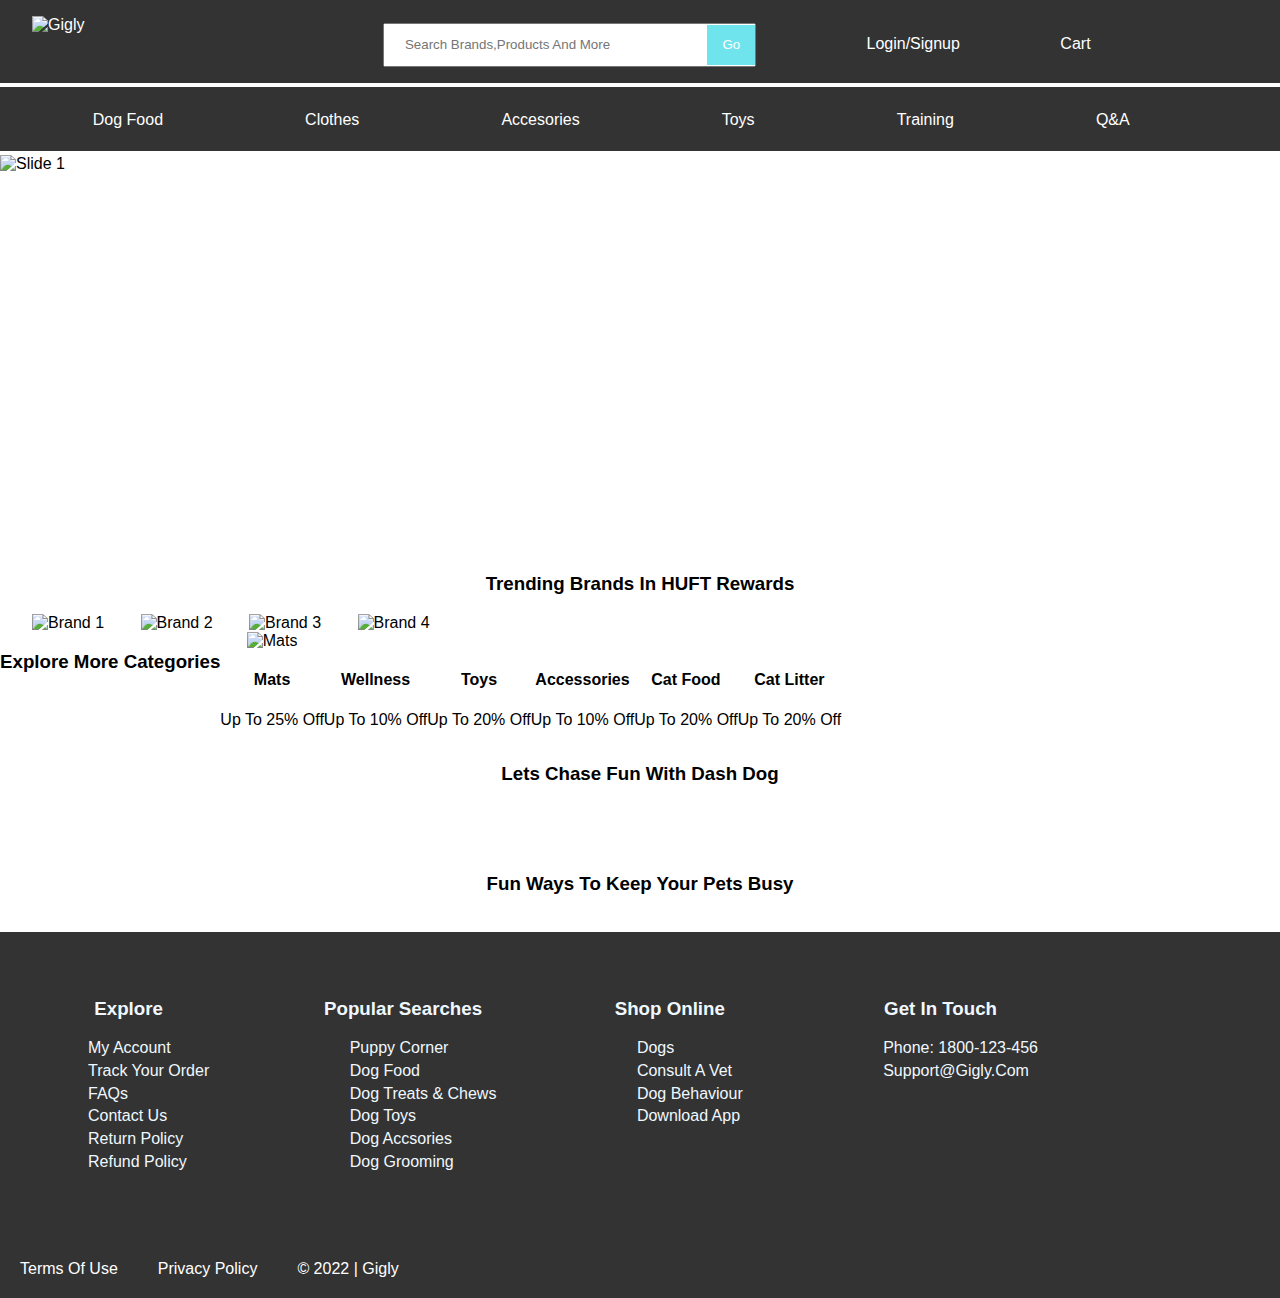
==== commerece.html @ f7b0f88e "Add files via upload" ====
<!DOCTYPE html>
<html lang="en">

<head>
  <meta charset="UTF-8" />
  <meta http-equiv="X-UA-Compatible" content="IE=edge" />
  <meta name="viewport" content="width=device-width, initial-scale=1.0" />
  <title>gigly| home</title>
  <link rel="stylesheet" href="commerece.css" />
  <link rel=”stylesheet” href=”https://fonts.googleapis.com/icon?vfamily=Material+Icons”>

</head>

<body>
  <nav>
    <div class="c1">
      <!-- <div id="logo">       -->
      <img id="logo" src="commerceimg/gigly_4.png" alt="gigly" width="20%">
      <!-- </div> -->
      <input type="text" name="search" id="search" placeholder="search brands,products and more">
      <!-- <span id="nav-search-submit-text" class="nav-search-submit-text nav-sprite nav-progressive-attribute" aria-label="Go"> -->
      <input id="search-button" type="submit" class="nav-input" value="Go" tabindex="0">
      <!-- </span> -->
      <div id="login">
        <input:login>login/signup</input:login>
      </div>
      <div id="cart"> cart
        <!-- <a href="cart.png" alt="cart"></a>
      <p>cart</p> -->
      </div>

    </div>
    </div>
  </nav>
  <nav class="nav2">
    <a href="">dog food</a>
    <a href="">clothes</a>
    <a href="">accesories</a>
    <a href="">toys</a>
    <a href="">training</a>
    <a href="">Q&A</a>
  </nav>


  <div class="slideshow">
    <div class="slide">
      <img src="commerceimg/Screenshot_1.png" alt="Slide 1" width="100%">
    </div>
    <div class="slide">
      <img src="commerceimg/Screenshot_2.png" alt="Slide 2" width="100%">
    </div>
    <div class="slide">
      <img src="commerceimg/Screenshot_3.png" alt="slide 3" width="100%">
    </div>
    <button class="prev" onclick="changeSlide(-1)">&#10094;</button>
    <button class="next" onclick="changeSlide(1)">&#10095;</button>
  </div>

  <div class="HPB_heading_outer">
    <h3>Trending Brands in HUFT Rewards</h3>
  </div>

  <!-- loop items -->
  <div class="brands">
    <div class="brand">
      <img src="commerceimg/Screenshot_15.png" alt="brand 1" height="300em" width="250">

    </div>

    <div class="brand">
      <img src="commerceimg/Screenshot_16.png" alt="brand 2" height="300em" width="250">
    </div>

    <div class="brand">
      <img src="commerceimg/Screenshot_17.png" alt="brand 3" height="300" width="250">

    </div>

    <div class="brand">
      <img src="commerceimg/xda8b5cp.png" alt="brand 4" height="300" width="250">

    </div>
  </div>

  <div class="offer_bar">
    <div class="offer_bar1">


      <p>
        <picture>
          <img loading="lazy"
            srcset="//cdn.shopify.com/s/files/1/0086/0795/7054/files/outlet_mobile_db095297-f61f-484a-95b8-18fd9ed556b2.jpg?v=1683031841"
            width="600">
        </picture>
      </p>

    </div>

    <div class="offer_bar2">
      <p>
        <picture>
          <img loading="lazy"
            srcset="//cdn.shopify.com/s/files/1/0086/0795/7054/files/treats_mobile_70fa31e0-c6d8-464c-a647-3a7494790c0c.jpg?v=1685539776"
            width="600">
        </picture>
      </p>
    </div>

  </div>

  <div class="more-categories">
    <h3 id="head">Explore more categories </h3>

    <div class="categories">

      <div class="item">
        <img src="commerceimg/Screenshot_4.png" alt="mats" width="200">

        <h4>Mats</h4>

        <p class="offer">Up To 25% Off</p>
      </div>

      <div class="item">
        <img src="commerceimg/Screenshot_5.png" alt="" width="200">


        <h4>Wellness</h4>

        <p class="offer">Up To 10% Off</p>
      </div>

      <div class="item">
        <img src="commerceimg/Screenshot_6.png" alt="" width="200">

        <h4>Toys</h4>


        <p class="offer">Up To 20% Off</p>

      </div>

      <div class="item">
        <img src="commerceimg/Screenshot_8.png" alt="" width="200">

        <h4>Accessories</h4>


        <p class="offer">Up To 10% Off</p>
      </div>

      <div class="item">
        <img src="commerceimg/Screenshot_9.png" alt="" width="200">

        <h4>Cat Food</h4>

        <p class="offer">Up To 20% Off</p>
      </div>

      <div class="item">
        <img src="commerceimg/Screenshot_10.png" alt="" width="200">

        <h4>Cat Litter</h4>

        <p class="offer">Up To 20% Off</p>

      </div>
    </div>
  </div>


  <div class="dash_dog">
    <h3>Lets chase fun with Dash Dog</h3>
    <div class="dash">
      <img src="commerceimg/Screenshot_18.png" alt="" width="250">
    </div>
    <div class="dash">
      <img src="commerceimg/Screenshot_19.png" alt="" width="250">
    </div>
    <div class="dash">
      <img src="commerceimg/Screenshot_20.png" alt="" width="250">
    </div>
    <div class="dash">
      <img src="commerceimg/Screenshot_24.png" alt="" width="250">
    </div>

  </div>
  </div>



  <div class="offer_bar3">
    <img src="commerceimg/Screenshot_11.png" alt="" width="100%">
  </div>

  <div class="pet_toys">
    <h3>Fun ways to keep your pets busy</h3>

    <div class="toys">
      <img src="commerceimg/Screenshot_21.png" alt="" width="20%">
    </div>
    <div class="toys">
      <img src="commerceimg/Screenshot_22.png" alt="" width="20%">
    </div>
    <div class="toys">
      <img src="commerceimg/Screenshot_23.png" alt="" width="20%">
    </div>
    <div class="toys">
      <img src="commerceimg/Screenshot_7.png" alt="" width="20%">
    </div>
  </div>


  <footer>

    <div class="col1">
      <div>
        <h3 class="title">Explore</h3>

        <ul class="exploring">
          <li>my Account</li>
          <li>track your order</li>
          <li>FAQs</li>
          <li>contact us</li>
          <li>return policy</li>
          <li>refund policy</li>
        </ul>
      </div>
    </div>
    <div class="col2">
      <div>
        <h3 class="title">popular searches</h3>
        <ul class="exploring">
          <li>puppy corner</li>
          <li>dog food</li>
          <li>dog treats & chews</li>
          <li>dog toys</li>
          <li>dog accsories</li>
          <li>dog grooming</li>
        </ul>
      </div>
    </div>

    <div class="col3">
      <div>
        <h3 class="title">shop online</h3>
        <ul class="exploring">
          <li>dogs</li>
          <li>consult a vet</li>
          <li>dog behaviour</li>
          <li>download app</li>
        </ul>
      </div>
    </div>

    <div class="col4">
      <div>
        <h3 class="title">get in touch</h3>
        <ul>
          <li>phone: 1800-123-456</li>
          <li>support@gigly.com</li>
        </ul>
      </div>
    </div>


    <!-- <div class="last-line">
        <div class="social">
          <a href="facebookk.png" alt ="facebook" width="10px"></a>
        <a href="instagram.png" alt="instagram" ></a> &nbsp;&nbsp;
        <a  href="twitter.png" alt="twitter" target="blank"></a>&nbsp;&nbsp;
        <a href="youtube.png"target="blank" alt="youtube"></a>
      </div> -->
    <div class="foot">
      <a href="#">Terms of use</a>
      <a href="#">Privacy policy</a>
      <a href="#">&copy; 2022 | Gigly</a>
    </div>
    </div>
  </footer>

  <script src="commerece.js"></script>

</body>

</html>
---- commerece.css ----
* {
  box-sizing: border-box;
  text-transform: capitalize;
}

body {
  margin: 0px;
  font-family: -apple-system, BlinkMacSystemFont, "Segoe UI", Roboto, Oxygen,
    Ubuntu, Cantarell, "Open Sans", "Helvetica Neue", sans-serif;
}

/* header h1 {
      text-align: left;
      font-size: 40px;
      color: white;
    } */

header {
  padding: 40px;
  background-color: rgb(17, 124, 143);
}
#logo {
  display: inline;
  padding: 0em;
  margin: 0 3em 0 1em;
  flex-wrap: wrap;
  float: left;
  /* border: 2px solid red; */
}

#login,
#cart {
  display: inline;
  padding: 1em;
  margin-right: 0em;
  margin-left: 4em;
  /* border: 3px solid red; */
  width: 10em;
}
#search {
  display: inline;
  padding: 1.5em;
  margin: 0.5em -3em 0 2.5em;
  /* border: 3px solid rgb(255, 17, 0); */
}
#search-button {
  margin: 0 2em 0 -1em;
  border: none;
  display: inline;
  background-color: rgb(111, 228, 237);
  height: 3em;
  width: 3.6em;
  color: white;
}

#search {
  height: 0.4em;
  width: 28em;
  margin-left: 4em;
}

nav {
  background-color: #333;
  overflow: hidden;
  color: white;
  padding: 1em;
  display: inline-block;
  width: 100%;
}

nav a {
  text-decoration: none;
  padding: 1.3em;
  text-align: center;
  color: white;
}
#login:hover,
#cart:hover,
#search-button:hover {
  cursor: pointer;
}

.nav2 {
  background-color: #333;
  overflow: hidden;
  color: white;
  padding: 1.5em;
  display: inline-block;
  width: 100%;
  height: 4em;
  text-decoration: none;
}
a.nav2:hover {
  cursor: pointer;
}

.nav2 a {
  text-align: center;
  color: white;
  margin-left: 3em;
  margin-right: 3em;
}

.slideshow {
  position: relative;
  overflow: visible;
  width: 100%;
  height: 25em;
}

.slide {
  display: none;
  width: 100%;
}

.slide img {
  width: 100%;
  height: 25em;
}

.prev,
.next {
  position: absolute;
  top: 50%;
  transform: translateY(-50%);
  width: 50px;
  height: 50px;
  font-size: 30px;
  background: transparent;
  border: none;
  color: white;
  cursor: pointer;
}

.prev {
  left: 10px;
}

.next {
  right: 10px;
}

img.brands {
  display: inline;
  float: inline-start;
  flex-direction: row;
  width: 10em;
  height: 5em;
  margin-left: 5em;
}

.brand {
  display: inline;
  width: 10em;
  height: 5em;
  margin-left: 2em;
}

/* h3{ text-align: centre;
align-items: center;
} */

.offer_bar {
  display: block;
  max-width: 100%;
}

.offer_bar2 {
  display: flex;
  float: right;
  height: 4em;
  flex-flow: row;
}

.offer_bar1 {
  display: flex;
  float: left;
  flex-flow: wrap;
}

.more-categories {
  box-sizing: border-box;
  display: inline-flex;
  flex-flow: row;
  flex-wrap: wrap;
  text-align: center;
  flex-direction: row;
}

.categories {
  box-sizing: border-box;
  display: inline-flex;
  flex-flow: row;
  flex-wrap: wrap;
  flex-direction: row;
}

h3,
p {
  text-align: center;
}

h3#head {
  text-wrap: justify;
  text-align: center;
}
.dash_dog {
  box-sizing: border-box;
}

.dash {
  display: inline-flex;
  flex-direction: row;
  margin: 1em;
}

.pet_toys {
  box-sizing: border-box;
  display: inline;
  flex-flow: row;
}

.toys {
  display: inline;
  flex-flow: row;
  margin: 0 1em;
}

.col1,
.col2,
.col3,
.col4 {
  display: inline-flex;
  box-sizing: border-box;
  margin: 2em;
  padding: 1em;
  text-align: center;
  /* border: 2px solid red ; */
  color: aliceblue;
  list-style-type: none;
}

li {
  list-style-type: none;
  text-align: left;
  font-size: medium;
  padding-bottom: 0.3em;
}

a.social {
  color: antiquewhite;
}

main {
  background-color: white;
  text-align: center;
}
li:hover,
.slideshow:hover,
.item:hover,
.toys:hover,
.brand:hover {
  cursor: pointer;
}
.dash:hover {
  cursor: pointer;
  /* box-shadow: 10px 10px red; */
  box-shadow: 5px 8px 5px 5px rgb(198, 165, 165);
}

footer {
  background-color: #333;
  overflow: hidden;
}

footer a {
  text-decoration: none;
  padding: 20px;
  text-align: center;
  float: left;
  color: white;
}
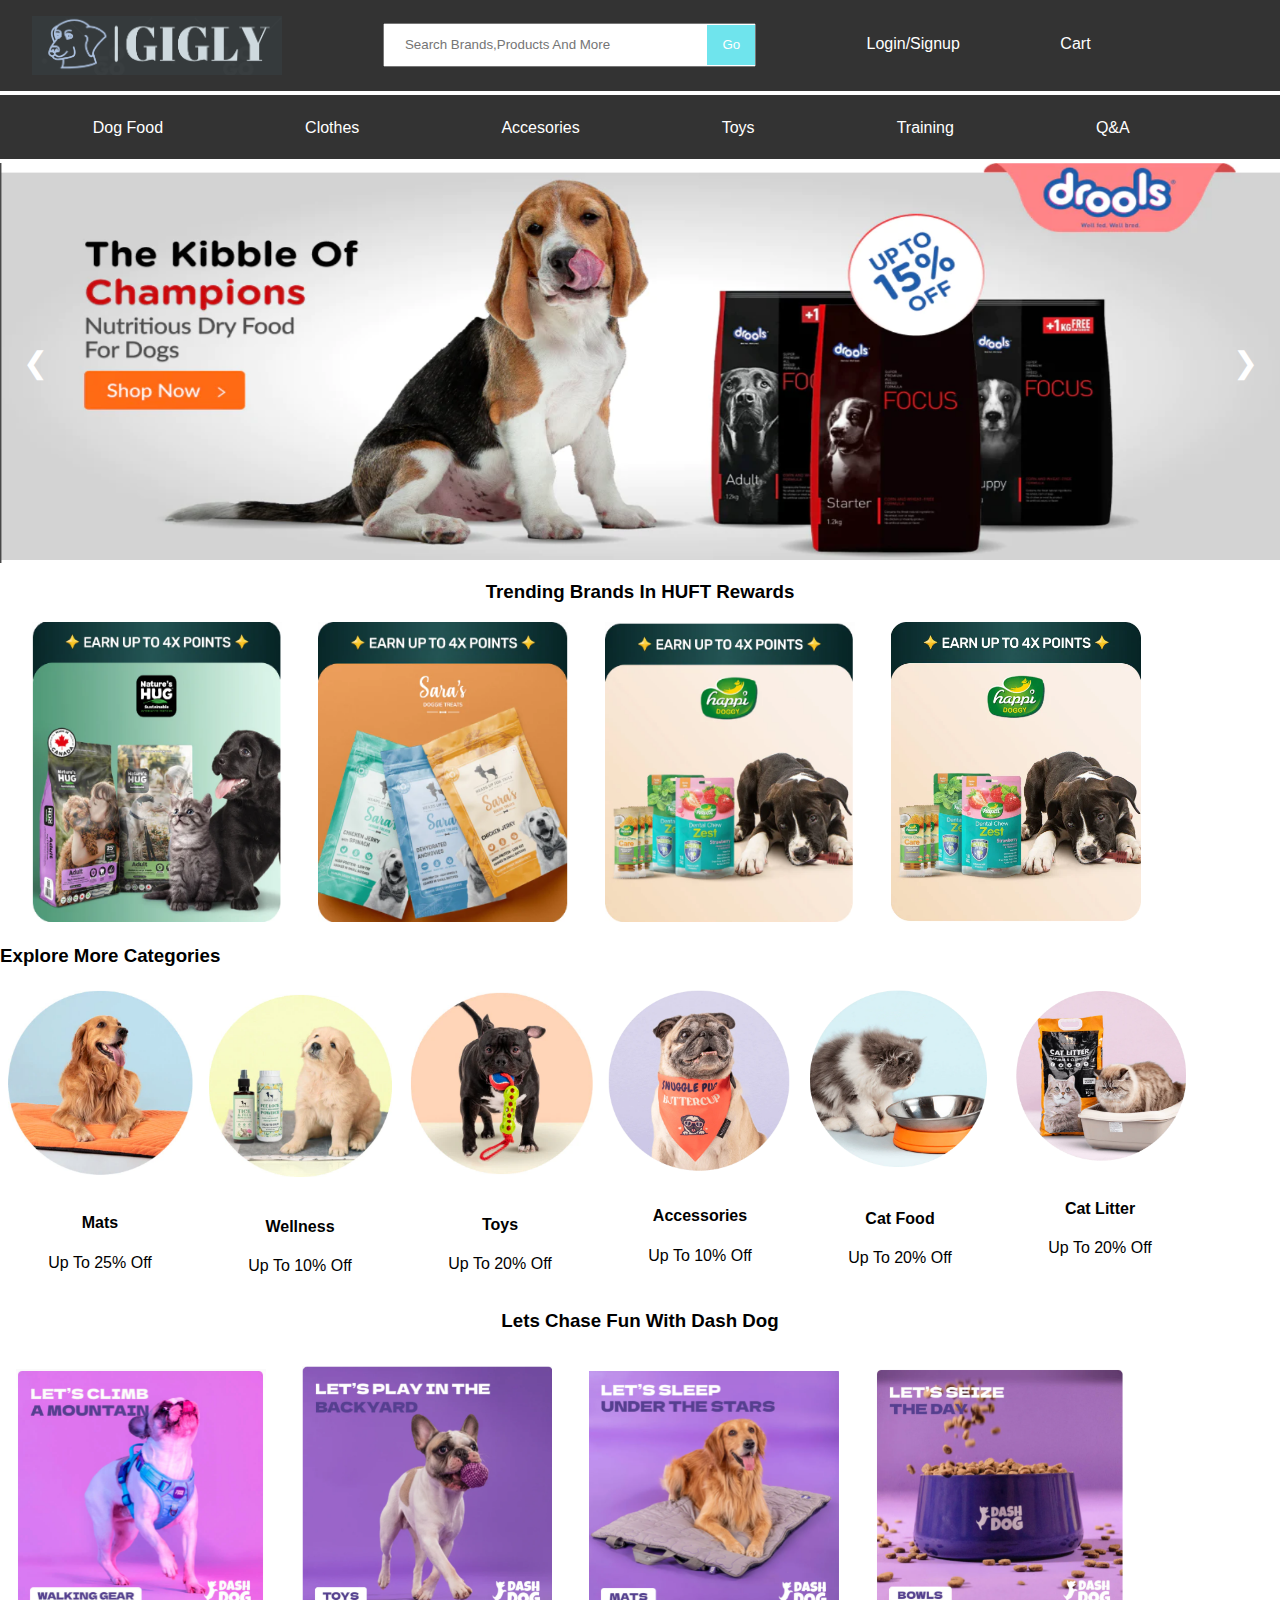
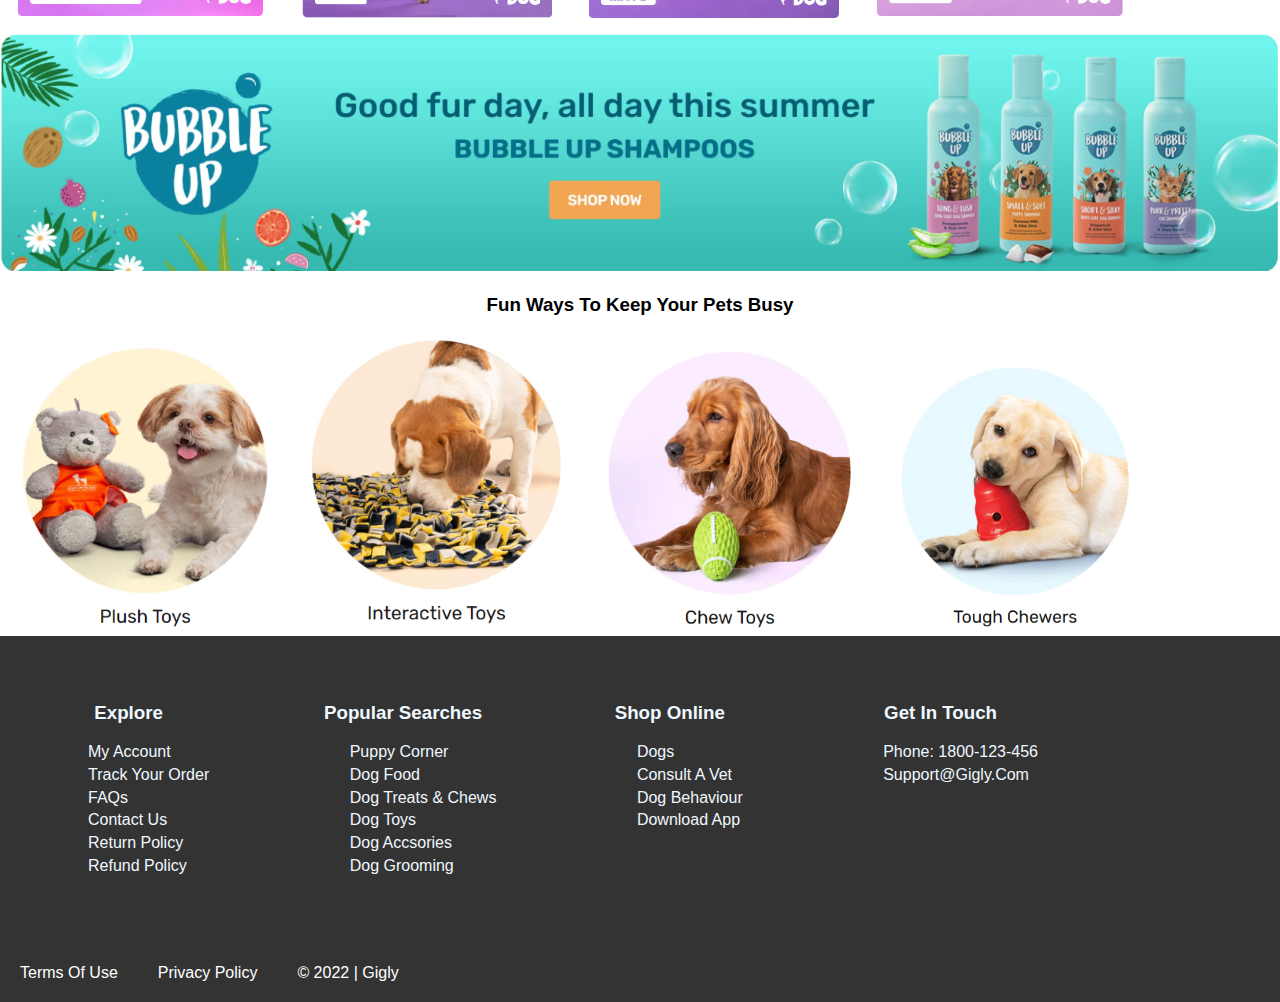
==== commit 0b199bef: "Update commerece.html" ====
--- a/commerece.html
+++ b/commerece.html
@@ -15,7 +15,7 @@
   <nav>
     <div class="c1">
       <!-- <div id="logo">       -->
-      <img id="logo" src="commerceimg/gigly_4.png" alt="gigly" width="20%">
+      <img id="logo" src="/gigly_4.png" alt="gigly" width="20%">
       <!-- </div> -->
       <input type="text" name="search" id="search" placeholder="search brands,products and more">
       <!-- <span id="nav-search-submit-text" class="nav-search-submit-text nav-sprite nav-progressive-attribute" aria-label="Go"> -->
@@ -44,13 +44,13 @@
 
   <div class="slideshow">
     <div class="slide">
-      <img src="commerceimg/Screenshot_1.png" alt="Slide 1" width="100%">
+      <img src="/Screenshot_1.png" alt="Slide 1" width="100%">
     </div>
     <div class="slide">
-      <img src="commerceimg/Screenshot_2.png" alt="Slide 2" width="100%">
+      <img src="/Screenshot_2.png" alt="Slide 2" width="100%">
     </div>
     <div class="slide">
-      <img src="commerceimg/Screenshot_3.png" alt="slide 3" width="100%">
+      <img src="/Screenshot_3.png" alt="slide 3" width="100%">
     </div>
     <button class="prev" onclick="changeSlide(-1)">&#10094;</button>
     <button class="next" onclick="changeSlide(1)">&#10095;</button>
@@ -63,21 +63,21 @@
   <!-- loop items -->
   <div class="brands">
     <div class="brand">
-      <img src="commerceimg/Screenshot_15.png" alt="brand 1" height="300em" width="250">
-
-    </div>
-
-    <div class="brand">
-      <img src="commerceimg/Screenshot_16.png" alt="brand 2" height="300em" width="250">
-    </div>
-
-    <div class="brand">
-      <img src="commerceimg/Screenshot_17.png" alt="brand 3" height="300" width="250">
-
-    </div>
-
-    <div class="brand">
-      <img src="commerceimg/xda8b5cp.png" alt="brand 4" height="300" width="250">
+      <img src="/Screenshot_15.png" alt="brand 1" height="300em" width="250">
+
+    </div>
+
+    <div class="brand">
+      <img src="/Screenshot_16.png" alt="brand 2" height="300em" width="250">
+    </div>
+
+    <div class="brand">
+      <img src="/Screenshot_17.png" alt="brand 3" height="300" width="250">
+
+    </div>
+
+    <div class="brand">
+      <img src="/xda8b5cp.png" alt="brand 4" height="300" width="250">
 
     </div>
   </div>
@@ -114,7 +114,7 @@
     <div class="categories">
 
       <div class="item">
-        <img src="commerceimg/Screenshot_4.png" alt="mats" width="200">
+        <img src="/Screenshot_4.png" alt="mats" width="200">
 
         <h4>Mats</h4>
 
@@ -122,7 +122,7 @@
       </div>
 
       <div class="item">
-        <img src="commerceimg/Screenshot_5.png" alt="" width="200">
+        <img src="/Screenshot_5.png" alt="" width="200">
 
 
         <h4>Wellness</h4>
@@ -131,7 +131,7 @@
       </div>
 
       <div class="item">
-        <img src="commerceimg/Screenshot_6.png" alt="" width="200">
+        <img src="/Screenshot_6.png" alt="" width="200">
 
         <h4>Toys</h4>
 
@@ -141,7 +141,7 @@
       </div>
 
       <div class="item">
-        <img src="commerceimg/Screenshot_8.png" alt="" width="200">
+        <img src="/Screenshot_8.png" alt="" width="200">
 
         <h4>Accessories</h4>
 
@@ -150,7 +150,7 @@
       </div>
 
       <div class="item">
-        <img src="commerceimg/Screenshot_9.png" alt="" width="200">
+        <img src="/Screenshot_9.png" alt="" width="200">
 
         <h4>Cat Food</h4>
 
@@ -158,7 +158,7 @@
       </div>
 
       <div class="item">
-        <img src="commerceimg/Screenshot_10.png" alt="" width="200">
+        <img src="/Screenshot_10.png" alt="" width="200">
 
         <h4>Cat Litter</h4>
 
@@ -172,16 +172,16 @@
   <div class="dash_dog">
     <h3>Lets chase fun with Dash Dog</h3>
     <div class="dash">
-      <img src="commerceimg/Screenshot_18.png" alt="" width="250">
-    </div>
-    <div class="dash">
-      <img src="commerceimg/Screenshot_19.png" alt="" width="250">
-    </div>
-    <div class="dash">
-      <img src="commerceimg/Screenshot_20.png" alt="" width="250">
-    </div>
-    <div class="dash">
-      <img src="commerceimg/Screenshot_24.png" alt="" width="250">
+      <img src="/Screenshot_18.png" alt="" width="250">
+    </div>
+    <div class="dash">
+      <img src="/Screenshot_19.png" alt="" width="250">
+    </div>
+    <div class="dash">
+      <img src="/Screenshot_20.png" alt="" width="250">
+    </div>
+    <div class="dash">
+      <img src="/Screenshot_24.png" alt="" width="250">
     </div>
 
   </div>
@@ -190,23 +190,23 @@
 
 
   <div class="offer_bar3">
-    <img src="commerceimg/Screenshot_11.png" alt="" width="100%">
+    <img src="/Screenshot_11.png" alt="" width="100%">
   </div>
 
   <div class="pet_toys">
     <h3>Fun ways to keep your pets busy</h3>
 
     <div class="toys">
-      <img src="commerceimg/Screenshot_21.png" alt="" width="20%">
-    </div>
-    <div class="toys">
-      <img src="commerceimg/Screenshot_22.png" alt="" width="20%">
-    </div>
-    <div class="toys">
-      <img src="commerceimg/Screenshot_23.png" alt="" width="20%">
-    </div>
-    <div class="toys">
-      <img src="commerceimg/Screenshot_7.png" alt="" width="20%">
+      <img src="/Screenshot_21.png" alt="" width="20%">
+    </div>
+    <div class="toys">
+      <img src="/Screenshot_22.png" alt="" width="20%">
+    </div>
+    <div class="toys">
+      <img src="/Screenshot_23.png" alt="" width="20%">
+    </div>
+    <div class="toys">
+      <img src="/Screenshot_7.png" alt="" width="20%">
     </div>
   </div>
 
@@ -283,4 +283,4 @@
 
 </body>
 
-</html>+</html>
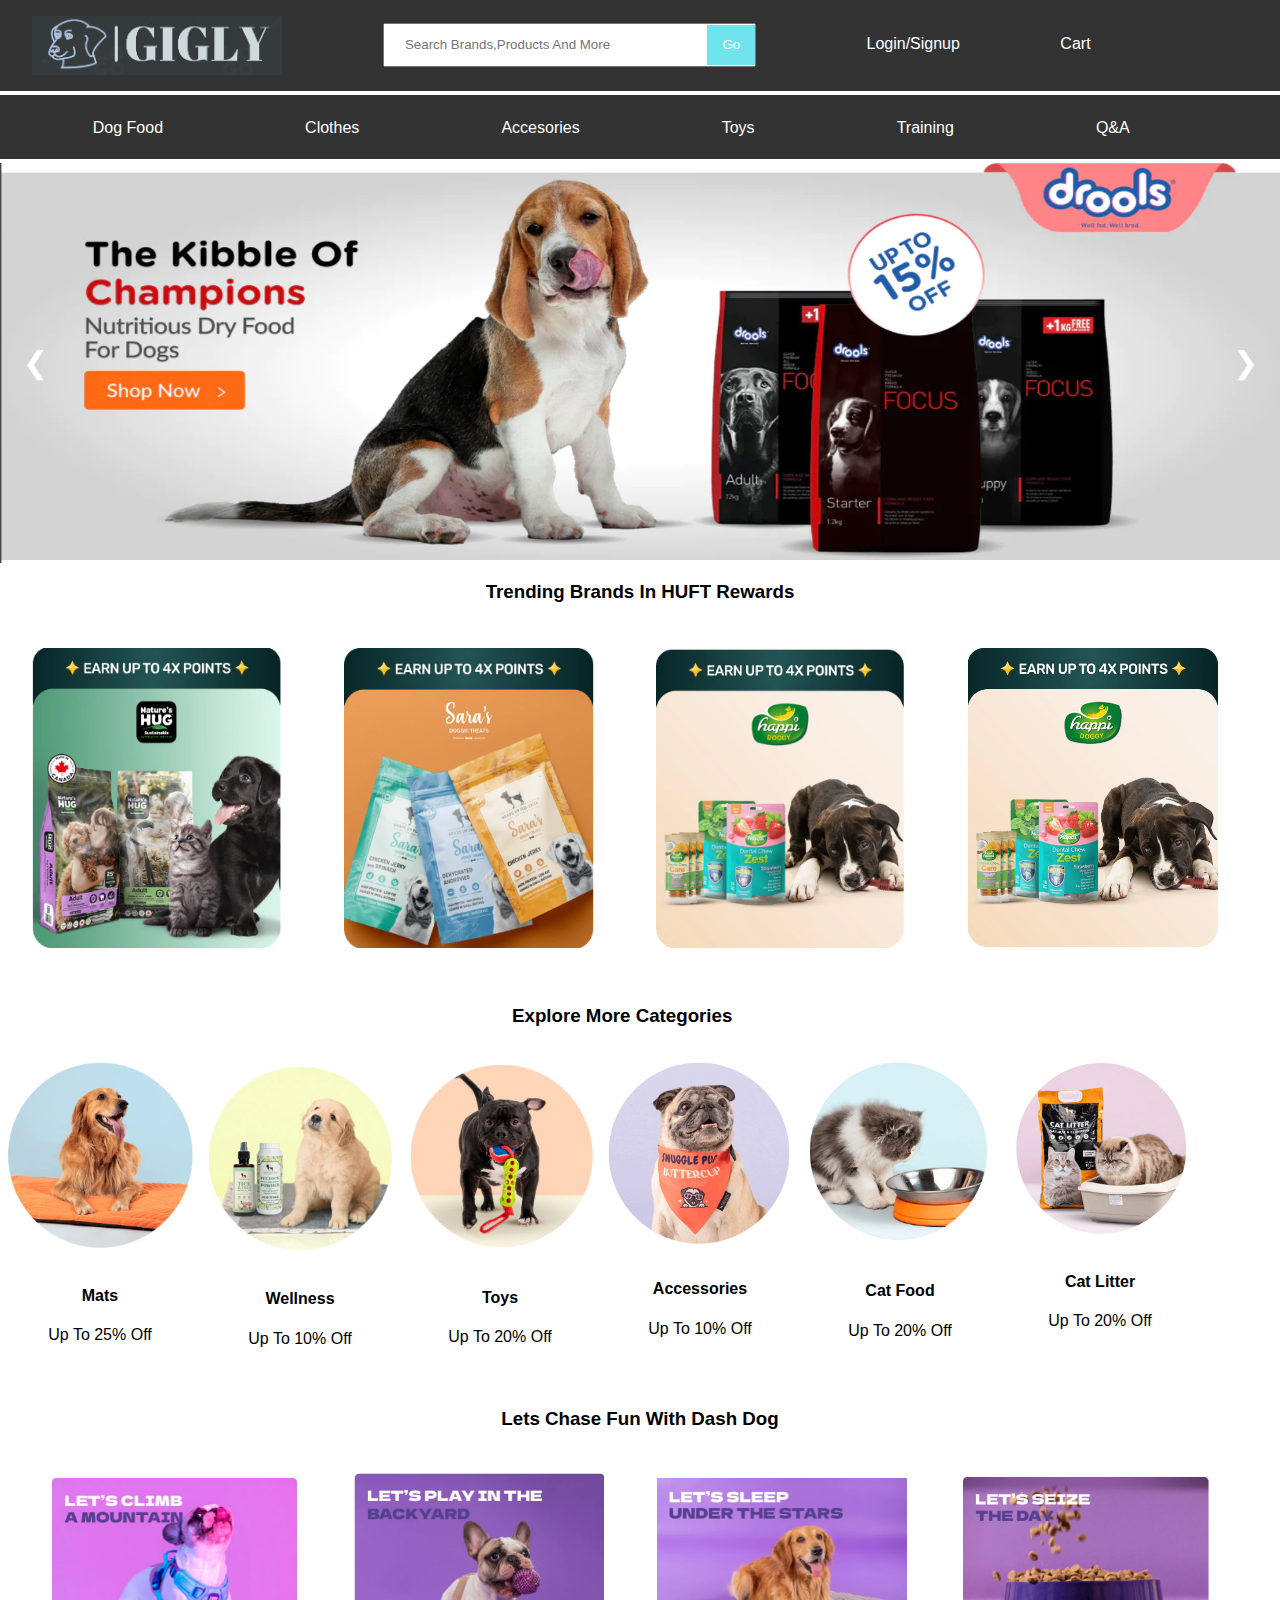
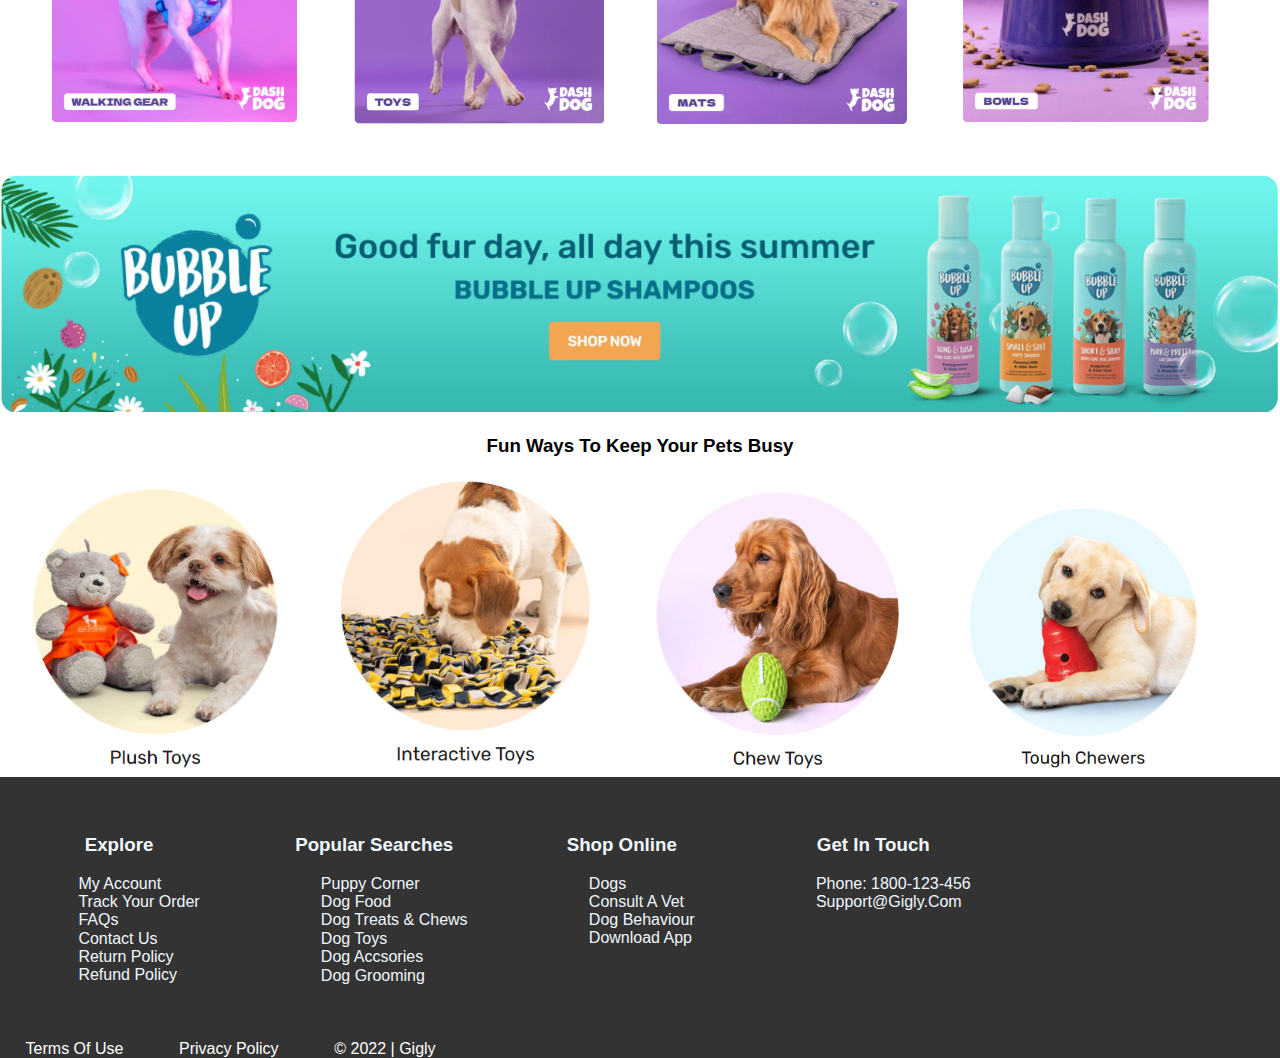
==== commit 9b49bca3: "updated the code on the local codespace" ====
--- a/commerece.html
+++ b/commerece.html
@@ -283,4 +283,4 @@
 
 </body>
 
-</html>
+</html>--- a/commerece.css
+++ b/commerece.css
@@ -141,19 +141,15 @@
 }
 
 img.brands {
-  display: inline;
-  float: inline-start;
-  flex-direction: row;
-  width: 10em;
-  height: 5em;
-  margin-left: 5em;
+  box-sizing: border-box;
+  padding: 2%;
 }
 
 .brand {
-  display: inline;
-  width: 10em;
-  height: 5em;
-  margin-left: 2em;
+  display: inline-flex;
+  flex-direction: row;
+  margin: 2%;
+ padding-left: 0.5%;
 }
 
 /* h3{ text-align: centre;
@@ -168,7 +164,7 @@
 .offer_bar2 {
   display: flex;
   float: right;
-  height: 4em;
+  height: 4%;
   flex-flow: row;
 }
 
@@ -200,18 +196,20 @@
   text-align: center;
 }
 
-h3#head {
+#head {
+  padding: 1% 40%;
   text-wrap: justify;
   text-align: center;
 }
 .dash_dog {
   box-sizing: border-box;
+  padding: 2%;
 }
 
 .dash {
   display: inline-flex;
   flex-direction: row;
-  margin: 1em;
+  margin: 2%;
 }
 
 .pet_toys {
@@ -223,7 +221,7 @@
 .toys {
   display: inline;
   flex-flow: row;
-  margin: 0 1em;
+  margin: 1% 2%;
 }
 
 .col1,
@@ -232,8 +230,8 @@
 .col4 {
   display: inline-flex;
   box-sizing: border-box;
-  margin: 2em;
-  padding: 1em;
+  margin: 2%;
+  padding: 1%;
   text-align: center;
   /* border: 2px solid red ; */
   color: aliceblue;
@@ -244,7 +242,7 @@
   list-style-type: none;
   text-align: left;
   font-size: medium;
-  padding-bottom: 0.3em;
+  padding-bottom: 0.3%;
 }
 
 a.social {
@@ -275,8 +273,10 @@
 
 footer a {
   text-decoration: none;
-  padding: 20px;
-  text-align: center;
-  float: left;
-  color: white;
-}
+  padding: 2%;
+  text-align: center;
+  align-items: center;
+  color: white;
+}
+
+
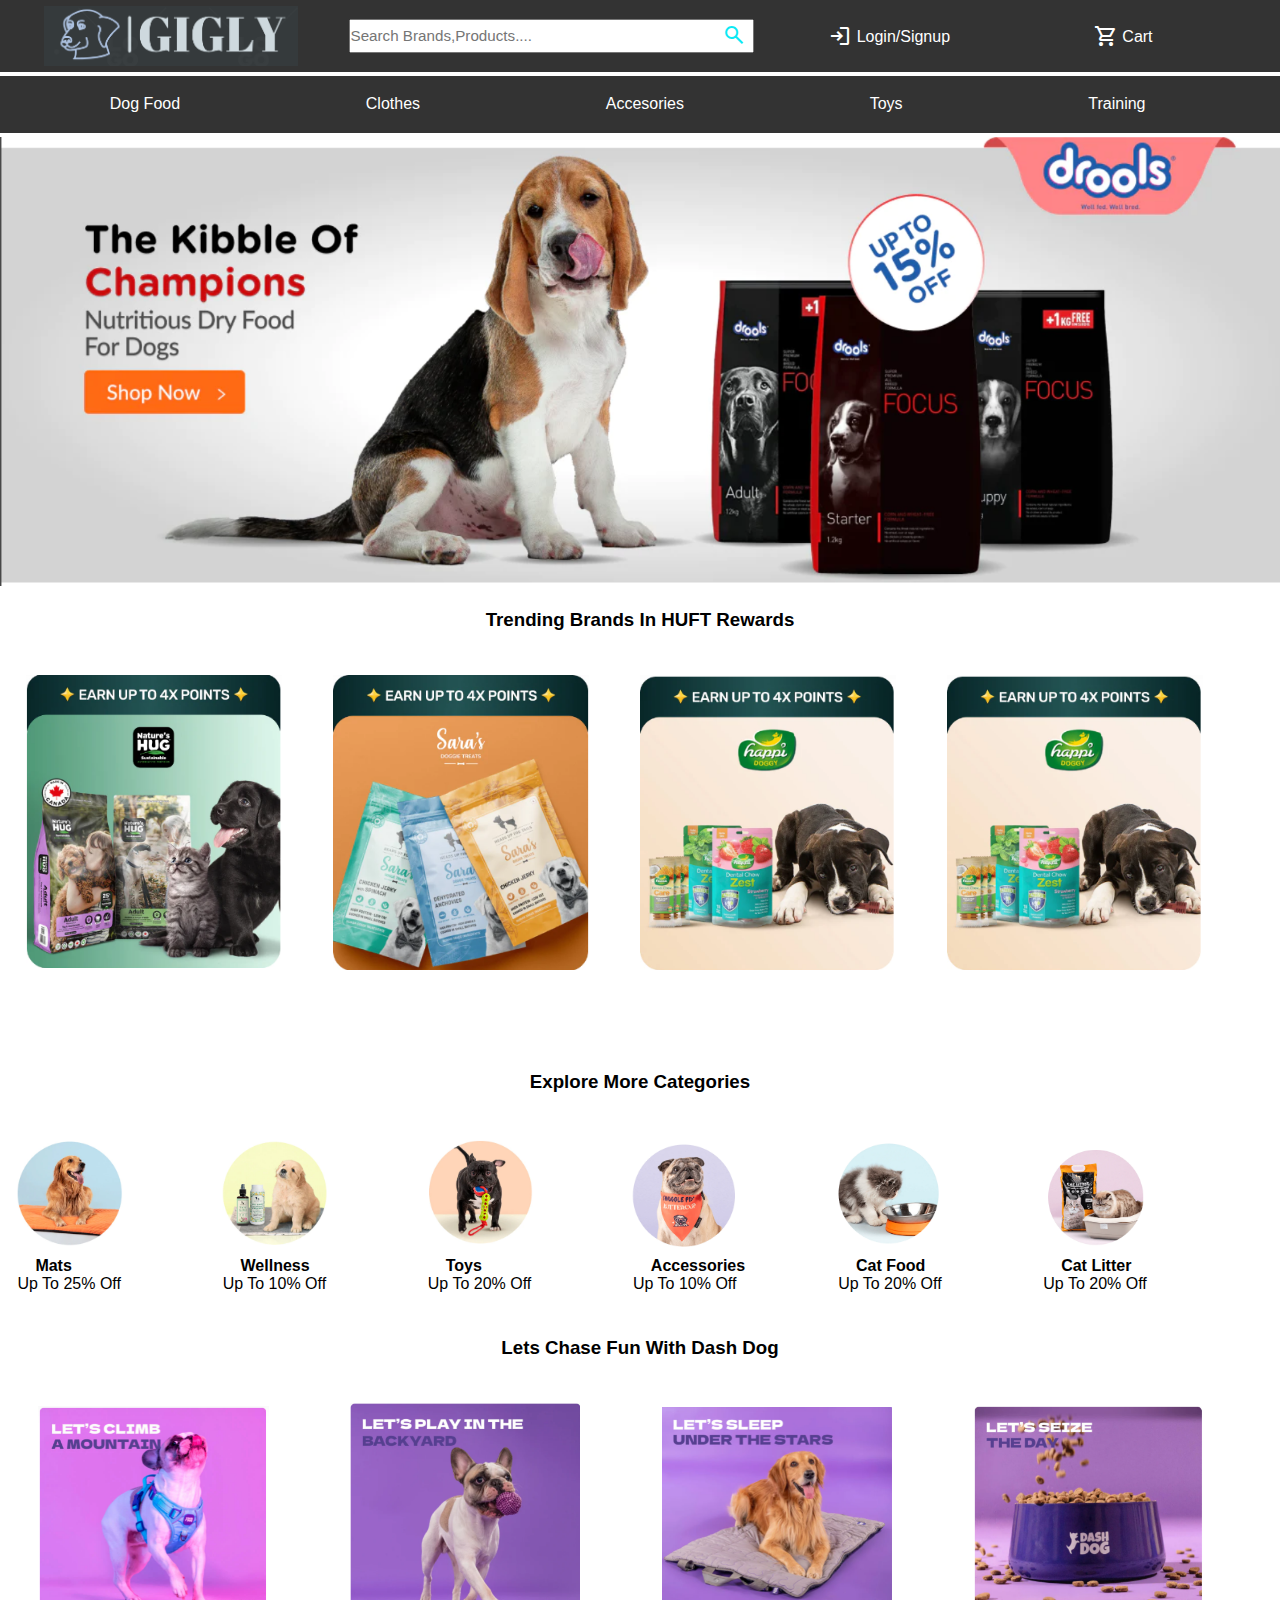
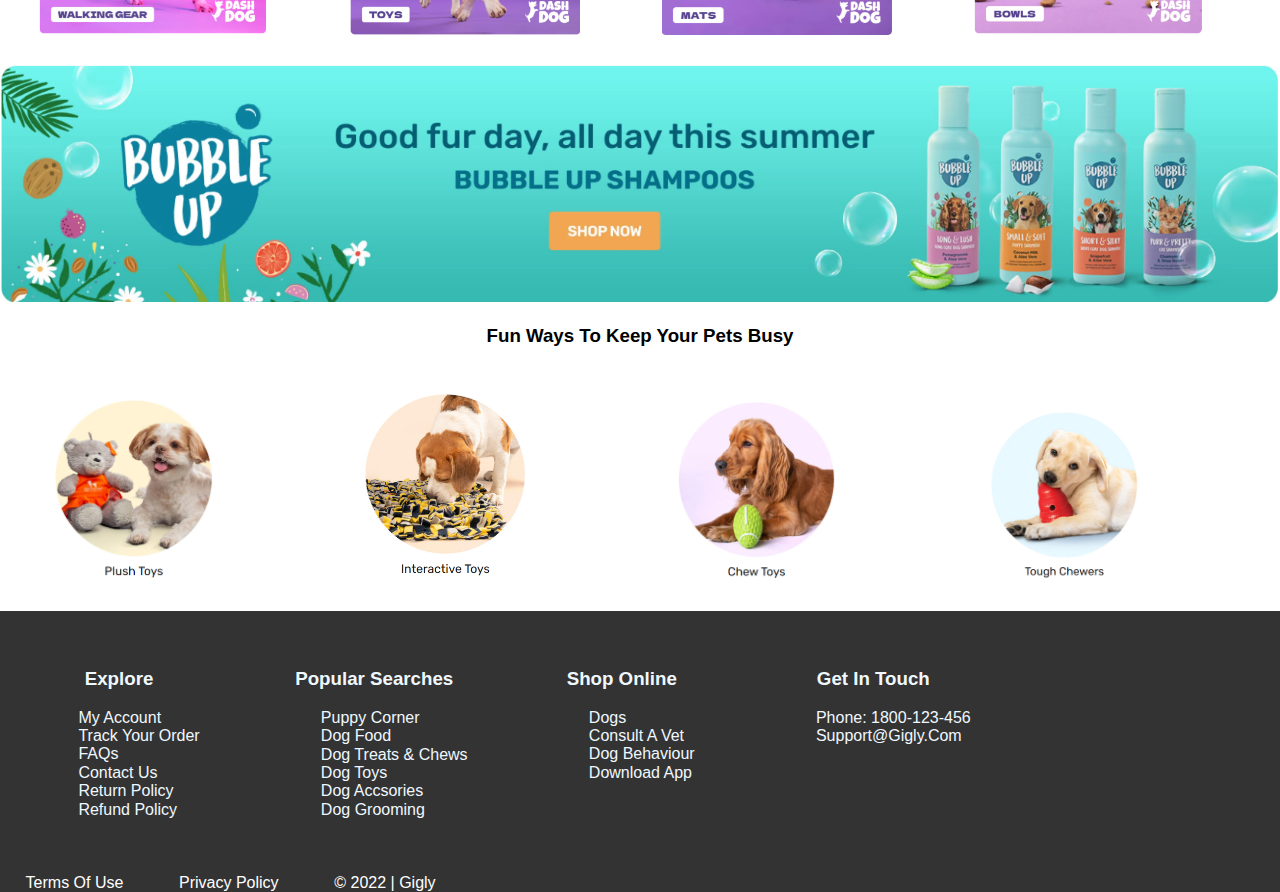
==== commit 0e49a273: "improved alignments and added responsiveness for different devices and also improved search bar inte" ====
--- a/commerece.html
+++ b/commerece.html
@@ -7,26 +7,30 @@
   <meta name="viewport" content="width=device-width, initial-scale=1.0" />
   <title>gigly| home</title>
   <link rel="stylesheet" href="commerece.css" />
-  <link rel=”stylesheet” href=”https://fonts.googleapis.com/icon?vfamily=Material+Icons”>
-
+  <link rel="stylesheet" href="https://fonts.googleapis.com/css2?family=Material+Symbols+Outlined:opsz,wght,FILL,GRAD@20..48,100..700,0..1,-50..200" />
 </head>
 
 <body>
   <nav>
     <div class="c1">
-      <!-- <div id="logo">       -->
-      <img id="logo" src="/gigly_4.png" alt="gigly" width="20%">
-      <!-- </div> -->
-      <input type="text" name="search" id="search" placeholder="search brands,products and more">
-      <!-- <span id="nav-search-submit-text" class="nav-search-submit-text nav-sprite nav-progressive-attribute" aria-label="Go"> -->
-      <input id="search-button" type="submit" class="nav-input" value="Go" tabindex="0">
-      <!-- </span> -->
+      <img id="logo" src="images/gigly_4.png" alt="gigly" width="20%">
+      <div class="search-bar">
+        <input type="text" name="search" id="search" placeholder="search brands,products....">
+          <i class="material-symbols-outlined" id="search-icon" type="submit">search</i>
+        <!-- <input id="search-button" type="submit" class="nav-input" value="Go" tabindex="0"> -->
+      </div>
+      
       <div id="login">
+        <i class="material-symbols-outlined" id="login-icon">
+          login
+        </i>
         <input:login>login/signup</input:login>
       </div>
-      <div id="cart"> cart
-        <!-- <a href="cart.png" alt="cart"></a>
-      <p>cart</p> -->
+      <div id="cart"> 
+        <i class="material-symbols-outlined">
+          shopping_cart
+        </i>
+        cart
       </div>
 
     </div>
@@ -38,19 +42,18 @@
     <a href="">accesories</a>
     <a href="">toys</a>
     <a href="">training</a>
-    <a href="">Q&A</a>
   </nav>
 
 
   <div class="slideshow">
     <div class="slide">
-      <img src="/Screenshot_1.png" alt="Slide 1" width="100%">
+      <img src="images/Screenshot_1.png" alt="Slide 1" width="100%" height="10%">
     </div>
     <div class="slide">
-      <img src="/Screenshot_2.png" alt="Slide 2" width="100%">
+      <img src="images/Screenshot_2.png" alt="Slide 2" width="100%" height="10%">
     </div>
     <div class="slide">
-      <img src="/Screenshot_3.png" alt="slide 3" width="100%">
+      <img src="images/Screenshot_3.png" alt="slide 3" width="100%" height="10%">
     </div>
     <button class="prev" onclick="changeSlide(-1)">&#10094;</button>
     <button class="next" onclick="changeSlide(1)">&#10095;</button>
@@ -63,58 +66,48 @@
   <!-- loop items -->
   <div class="brands">
     <div class="brand">
-      <img src="/Screenshot_15.png" alt="brand 1" height="300em" width="250">
-
-    </div>
-
-    <div class="brand">
-      <img src="/Screenshot_16.png" alt="brand 2" height="300em" width="250">
-    </div>
-
-    <div class="brand">
-      <img src="/Screenshot_17.png" alt="brand 3" height="300" width="250">
-
-    </div>
-
-    <div class="brand">
-      <img src="/xda8b5cp.png" alt="brand 4" height="300" width="250">
+      <img src="images/Screenshot_15.png" alt="brand 1"  width="20%">
+
+    </div>
+
+    <div class="brand">
+      <img src="images/Screenshot_16.png" alt="brand 2"  width="20%">
+    </div>
+
+    <div class="brand">
+      <img src="images/Screenshot_17.png" alt="brand 3"  width="20%">
+
+    </div>
+
+    <div class="brand">
+      <img src="images/Screenshot_17.png" alt="brand 4"  width="20%">
 
     </div>
   </div>
 
   <div class="offer_bar">
-    <div class="offer_bar1">
-
-
-      <p>
-        <picture>
+    <span class="offer_bar1">
           <img loading="lazy"
-            srcset="//cdn.shopify.com/s/files/1/0086/0795/7054/files/outlet_mobile_db095297-f61f-484a-95b8-18fd9ed556b2.jpg?v=1683031841"
-            width="600">
-        </picture>
-      </p>
-
-    </div>
-
-    <div class="offer_bar2">
-      <p>
-        <picture>
+            srcset="//cdn.shopify.com/s/files/1/0086/0795/7054/files/outlet_mobile_db095297-f61f-484a-95b8-18fd9ed556b2.jpg?v=1683031841" width="48%">
+ 
+
+    </span> 
+
+      <span class="offer_bar2">
           <img loading="lazy"
-            srcset="//cdn.shopify.com/s/files/1/0086/0795/7054/files/treats_mobile_70fa31e0-c6d8-464c-a647-3a7494790c0c.jpg?v=1685539776"
-            width="600">
-        </picture>
-      </p>
-    </div>
-
-  </div>
-
+            srcset="//cdn.shopify.com/s/files/1/0086/0795/7054/files/treats_mobile_70fa31e0-c6d8-464c-a647-3a7494790c0c.jpg?v=1685539776" width="48%">
+        
+    </span> 
+
+  </div> 
+
+  <div></div>
   <div class="more-categories">
-    <h3 id="head">Explore more categories </h3>
-
     <div class="categories">
-
-      <div class="item">
-        <img src="/Screenshot_4.png" alt="mats" width="200">
+      <h3>Explore more categories </h3>
+
+      <div class="item">
+        <img src="images/Screenshot_4.png" alt="mats" width="50%">
 
         <h4>Mats</h4>
 
@@ -122,8 +115,7 @@
       </div>
 
       <div class="item">
-        <img src="/Screenshot_5.png" alt="" width="200">
-
+        <img src="images/Screenshot_5.png" alt="" width="50%">
 
         <h4>Wellness</h4>
 
@@ -131,7 +123,7 @@
       </div>
 
       <div class="item">
-        <img src="/Screenshot_6.png" alt="" width="200">
+        <img src="images/Screenshot_6.png" alt="" width="50%">
 
         <h4>Toys</h4>
 
@@ -141,7 +133,7 @@
       </div>
 
       <div class="item">
-        <img src="/Screenshot_8.png" alt="" width="200">
+        <img src="images/Screenshot_8.png" alt="" width="50%">
 
         <h4>Accessories</h4>
 
@@ -150,7 +142,7 @@
       </div>
 
       <div class="item">
-        <img src="/Screenshot_9.png" alt="" width="200">
+        <img src="images/Screenshot_9.png" alt="" width="50%">
 
         <h4>Cat Food</h4>
 
@@ -158,7 +150,7 @@
       </div>
 
       <div class="item">
-        <img src="/Screenshot_10.png" alt="" width="200">
+        <img src="images/Screenshot_10.png" alt="" width="50%">
 
         <h4>Cat Litter</h4>
 
@@ -171,42 +163,42 @@
 
   <div class="dash_dog">
     <h3>Lets chase fun with Dash Dog</h3>
-    <div class="dash">
-      <img src="/Screenshot_18.png" alt="" width="250">
-    </div>
-    <div class="dash">
-      <img src="/Screenshot_19.png" alt="" width="250">
-    </div>
-    <div class="dash">
-      <img src="/Screenshot_20.png" alt="" width="250">
-    </div>
-    <div class="dash">
-      <img src="/Screenshot_24.png" alt="" width="250">
-    </div>
-
-  </div>
-  </div>
+    <picture class="dash">
+      <img src="images/Screenshot_18.png" alt="" width="20%">
+    </picture>
+    <picture class="dash">
+      <img src="images/Screenshot_19.png" alt="" width="20%">
+    </picture>
+    <picture class="dash">
+      <img src="images/Screenshot_20.png" alt="" width="20%">
+    </picture>
+    <picture class="dash">
+      <img src="images/Screenshot_24.png" alt="" width="20%">
+    </picture>
+
+  </div>
+  
 
 
 
   <div class="offer_bar3">
-    <img src="/Screenshot_11.png" alt="" width="100%">
+    <img src="images/Screenshot_11.png" alt="" width="100%">
   </div>
 
   <div class="pet_toys">
     <h3>Fun ways to keep your pets busy</h3>
 
     <div class="toys">
-      <img src="/Screenshot_21.png" alt="" width="20%">
-    </div>
-    <div class="toys">
-      <img src="/Screenshot_22.png" alt="" width="20%">
-    </div>
-    <div class="toys">
-      <img src="/Screenshot_23.png" alt="" width="20%">
-    </div>
-    <div class="toys">
-      <img src="/Screenshot_7.png" alt="" width="20%">
+      <img src="images/Screenshot_21.png" alt="" width="80%">
+    </div>
+    <div class="toys">
+      <img src="images/Screenshot_22.png" alt="" width="80%">
+    </div>
+    <div class="toys">
+      <img src="images/Screenshot_23.png" alt="" width="80%">
+    </div>
+    <div class="toys">
+      <img src="images/Screenshot_7.png" alt="" width="80%">
     </div>
   </div>
 
--- a/commerece.css
+++ b/commerece.css
@@ -9,103 +9,131 @@
     Ubuntu, Cantarell, "Open Sans", "Helvetica Neue", sans-serif;
 }
 
-/* header h1 {
-      text-align: left;
-      font-size: 40px;
-      color: white;
-    } */
-
-header {
-  padding: 40px;
-  background-color: rgb(17, 124, 143);
-}
-#logo {
-  display: inline;
-  padding: 0em;
-  margin: 0 3em 0 1em;
-  flex-wrap: wrap;
-  float: left;
-  /* border: 2px solid red; */
-}
-
-#login,
-#cart {
-  display: inline;
-  padding: 1em;
-  margin-right: 0em;
-  margin-left: 4em;
-  /* border: 3px solid red; */
-  width: 10em;
-}
-#search {
-  display: inline;
-  padding: 1.5em;
-  margin: 0.5em -3em 0 2.5em;
-  /* border: 3px solid rgb(255, 17, 0); */
-}
-#search-button {
-  margin: 0 2em 0 -1em;
-  border: none;
-  display: inline;
-  background-color: rgb(111, 228, 237);
-  height: 3em;
-  width: 3.6em;
-  color: white;
-}
-
-#search {
-  height: 0.4em;
-  width: 28em;
-  margin-left: 4em;
-}
-
-nav {
-  background-color: #333;
-  overflow: hidden;
-  color: white;
-  padding: 1em;
-  display: inline-block;
-  width: 100%;
-}
-
-nav a {
-  text-decoration: none;
-  padding: 1.3em;
-  text-align: center;
-  color: white;
-}
-#login:hover,
-#cart:hover,
-#search-button:hover {
-  cursor: pointer;
-}
-
-.nav2 {
-  background-color: #333;
-  overflow: hidden;
-  color: white;
-  padding: 1.5em;
-  display: inline-block;
-  width: 100%;
-  height: 4em;
-  text-decoration: none;
-}
-a.nav2:hover {
-  cursor: pointer;
-}
-
-.nav2 a {
-  text-align: center;
-  color: white;
-  margin-left: 3em;
-  margin-right: 3em;
-}
-
-.slideshow {
+@media screen and (max-width: 1440px) {
+  header {
+    padding: 40%;
+    background-color: rgb(17, 124, 143);
+  }
+  #logo {
+    display: inline;
+    padding: 0;
+    margin: 0 4% 0 3%;
+    flex-wrap: wrap;
+    float: left;
+    /* border: 2px solid red; */
+  }
+
+  #login,
+  #cart {
+    display: inline;
+    padding: 1%;
+    margin: 3% 4.5%;
+    width: 10%;
+  }
+  #login-icon {
+    transform: translateY(30%);
+  }
+  #cart i {
+    transform: translateY(30%);
+    size: 10%;
+  }
+  .search-bar {
+    position: relative;
+    display: inline;
+    width: 35%;
+    border-radius: 40px;
+  }
+
+  .search-bar input {
+    display: inline;
+    width: 32%;
+    margin-top: 1%;
+    padding: 0.5% 10% 0.5% 0%;
+    font-size: 95%;
+  }
+
+  #search-icon {
+    position: absolute;
+    color: rgb(11, 233, 244);
+    margin-left: -9%;
+    margin-top: 4%;
+  }
+  .search-bar i:hover {
+    cursor: pointer;
+  }
+
+  nav {
+    background-color: #333;
+    overflow: hidden;
+    color: white;
+    padding: 0.5%;
+    display: inline-block;
+    width: 100%;
+  }
+
+  nav a {
+    text-decoration: none;
+    padding: 1.3%;
+    text-align: center;
+    color: white;
+  }
+  #login:hover,
+  #cart:hover,
+  #search-button:hover {
+    cursor: pointer;
+  }
+
+  .nav2 {
+    background-color: #333;
+    overflow: hidden;
+    color: white;
+    padding: 1.5%;
+    display: inline-block;
+    width: 100%;
+    height: 4%;
+    text-decoration: none;
+  }
+  a.nav2:hover {
+    cursor: pointer;
+  }
+
+  .nav2 a {
+    text-align: center;
+    color: white;
+    margin: 0 6%;
+  }
+}
+
+@media screen and (max-width: 1024px) {
+  #login,
+  #cart {
+    padding: 0%;
+    margin: 3%;
+  }
+
+  .nav2 a {
+    margin: 0 5%;
+  }
+}
+@media screen and (max-width: 768px) {
+  #search {
+    width: 25%;
+    font-size: 65%;
+    padding: 1% 1%;
+  }
+  .search-bar i {
+    transform: translateX(-220%);
+  }
+  .nav2 a {
+    margin: 0 4%;
+  }
+}
+
+.slideshow-container img {
   position: relative;
   overflow: visible;
   width: 100%;
-  height: 25em;
+  height: 25%;
 }
 
 .slide {
@@ -115,17 +143,17 @@
 
 .slide img {
   width: 100%;
-  height: 25em;
+  height: 25%;
 }
 
 .prev,
 .next {
   position: absolute;
-  top: 50%;
+  top: 70%;
   transform: translateY(-50%);
-  width: 50px;
-  height: 50px;
-  font-size: 30px;
+  width: 5%;
+  height: 5%;
+  font-size: 3%;
   background: transparent;
   border: none;
   color: white;
@@ -133,95 +161,107 @@
 }
 
 .prev {
-  left: 10px;
+  left: 1%;
 }
 
 .next {
-  right: 10px;
-}
-
-img.brands {
-  box-sizing: border-box;
+  right: 1%;
+}
+
+h3 {
+  text-align: center;
+}
+.offer_bar img {
+  display: inline-block;
+  max-width: 100%;
+  justify-content: space-between;
+  margin-left: 1%;
+}
+/* .item h4 {
+  width: fit-content;
+} */
+
+/* /////////////////////////////////////////////////////////////////////// */
+@media screen and (max-width: 1440px) {
+  .brands,
+  .pet_toys {
+    display: block;
+    box-sizing: border-box;
+    max-width: 100%;
+  }
+  .brand img {
+    display: inline-block;
+    float: inline-start;
+    width: 20%;
+    margin: 2% 2%;
+    padding: 0%;
+    /* max-height: 20%; */
+  }
+  .more-categories {
+    box-sizing: border-box;
+    display: block;
+    width: 100%;
+    height: -10px;
+    padding-top: 3%;
+  }
+  .categories {
+    display: block;
+    margin: 1%;
+    justify-content: space-between;
+  }
+  #head {
+    margin-top: 3%;
+  }
+  .item {
+    display: inline-block;
+    justify-content: center;
+    align-items: center;
+    width: 18%;
+    margin: 2% -2% 2% 0%;
+  }
+  .item h4 {
+    width: max-content;
+    padding-left: 10%;
+  }
+
+  .items {
+    align-items: center;
+    display: inline-block;
+    float: inline-start;
+    margin: 2% 0%;
+    padding: 0%;
+  }
+  h4,
+  p {
+    text-align: center;
+    margin: 0%;
+    width: 50%;
+  }
+  .dash_dog {
+    display: block;
+    box-sizing: border-box;
+    max-width: 100%;
+  }
+  .dash img {
+    display: inline-block;
+    width: 18%;
+    margin: 2% 3%;
+    padding: 0%;
+    /* max-height: 20%; */
+  }
+}
+
+.toys {
+  display: inline-block;
+  width: 20%;
   padding: 2%;
-}
-
-.brand {
-  display: inline-flex;
-  flex-direction: row;
-  margin: 2%;
- padding-left: 0.5%;
-}
-
-/* h3{ text-align: centre;
-align-items: center;
-} */
-
-.offer_bar {
+  margin: 0 2%;
+}
+
+footer {
   display: block;
-  max-width: 100%;
-}
-
-.offer_bar2 {
-  display: flex;
-  float: right;
-  height: 4%;
-  flex-flow: row;
-}
-
-.offer_bar1 {
-  display: flex;
-  float: left;
-  flex-flow: wrap;
-}
-
-.more-categories {
-  box-sizing: border-box;
-  display: inline-flex;
-  flex-flow: row;
-  flex-wrap: wrap;
-  text-align: center;
-  flex-direction: row;
-}
-
-.categories {
-  box-sizing: border-box;
-  display: inline-flex;
-  flex-flow: row;
-  flex-wrap: wrap;
-  flex-direction: row;
-}
-
-h3,
-p {
-  text-align: center;
-}
-
-#head {
-  padding: 1% 40%;
-  text-wrap: justify;
-  text-align: center;
-}
-.dash_dog {
-  box-sizing: border-box;
-  padding: 2%;
-}
-
-.dash {
-  display: inline-flex;
-  flex-direction: row;
-  margin: 2%;
-}
-
-.pet_toys {
-  box-sizing: border-box;
-  display: inline;
-  flex-flow: row;
-}
-
-.toys {
-  display: inline;
-  flex-flow: row;
-  margin: 1% 2%;
+  width: 100%;
+  justify-content: center;
 }
 
 .col1,
@@ -262,8 +302,6 @@
 }
 .dash:hover {
   cursor: pointer;
-  /* box-shadow: 10px 10px red; */
-  box-shadow: 5px 8px 5px 5px rgb(198, 165, 165);
 }
 
 footer {
@@ -279,4 +317,171 @@
   color: white;
 }
 
-
+@media (min-width: 426px) and (max-width: 768px) {
+  #logo {
+    margin: 1.2% 3%;
+  }
+  .search-bar input {
+    width: 25%;
+    margin: 1% 1%;
+  }
+  .search-bar i {
+    transform: translateY(250%);
+    transform: translateX(-100%);
+  }
+  #login {
+    width: 20%;
+    font-size: 60%;
+    margin-left: 3%;
+  }
+  #cart {
+    width: 10%;
+    font-size: 60%;
+    margin-left: 2.5%;
+    justify-items: stretch;
+  }
+  .nav2 a {
+    font-size: 90%;
+    flex: content;
+  }
+  .col1,
+  .col2,
+  .col3,
+  .col4 {
+    margin: 0%;
+  }
+  li {
+    font-size: 80%;
+  }
+}
+
+@media screen and (max-width: 425px) {
+  #logo {
+    margin: 2.8% 2%;
+  }
+  .search-bar input {
+    width: 15%;
+    margin: 1% 2%;
+  }
+  .search-bar i {
+    display: none;
+  }
+  #login {
+    width: 20%;
+    font-size: 20%;
+  }
+  #cart {
+    width: 10%;
+    font-size: 20%;
+  }
+
+  .nav2 a {
+    font-size: small;
+    margin: 1.8%;
+  }
+
+  .item {
+    justify-content: flex-end;
+    align-items: end;
+    width: 30%;
+    margin: 2% -1% 2% 3%;
+    font-size: smaller;
+  }
+  .item img,
+  h4,
+  p {
+    align-self: center;
+    padding-left: 7%;
+    width: 60%;
+  }
+  .foot {
+    font-size: medium;
+  }
+}
+
+@media (min-width: 320px) and(max-width: 370px) {
+  #logo {
+    margin: 2.8% 2%;
+  }
+  .search-bar input {
+    width: 15%;
+    margin: 1% 2%;
+  }
+  .search-bar i {
+    display: none;
+  }
+  #login {
+    width: 20%;
+    font-size: 20%;
+  }
+  #cart {
+    width: 10%;
+    font-size: 20%;
+  }
+
+  .nav2 a {
+    font-size: 70%;
+    margin: 1.8%;
+  }
+  .offer_bar img {
+    padding-top: 3%;
+  }
+
+  .dash {
+    padding-right: 4%;
+  }
+  .dash img {
+    width: 15%;
+    margin: 0 2%;
+  }
+  .offer_bar3 img {
+    margin-top: 5%;
+  }
+  .toys {
+    padding: 0;
+    width: 18%;
+    margin-left: 3%;
+  }
+  .foot {
+    font-size: small;
+  }
+}
+
+@media screen and (max-width: 325px) {
+  #logo {
+    margin: 5% 1.5%;
+  }
+  .search-bar input {
+    width: 10%;
+    margin: 1% 2%;
+    overflow: hidden;
+  }
+
+  #login {
+    margin: 0 1%;
+  }
+  .nav2 a {
+    display: none;
+  }
+  .offer_bar img {
+    padding-top: 3%;
+  }
+  .more-categories {
+    padding-top: 0%;
+  }
+  .dash {
+    padding-right: 4%;
+  }
+  .dash img {
+    width: 15%;
+    margin: 0 2%;
+  }
+  .toys {
+    padding: 0;
+    width: 18%;
+    margin-left: 3%;
+  }
+  .foot {
+    font-size: small;
+  }
+}
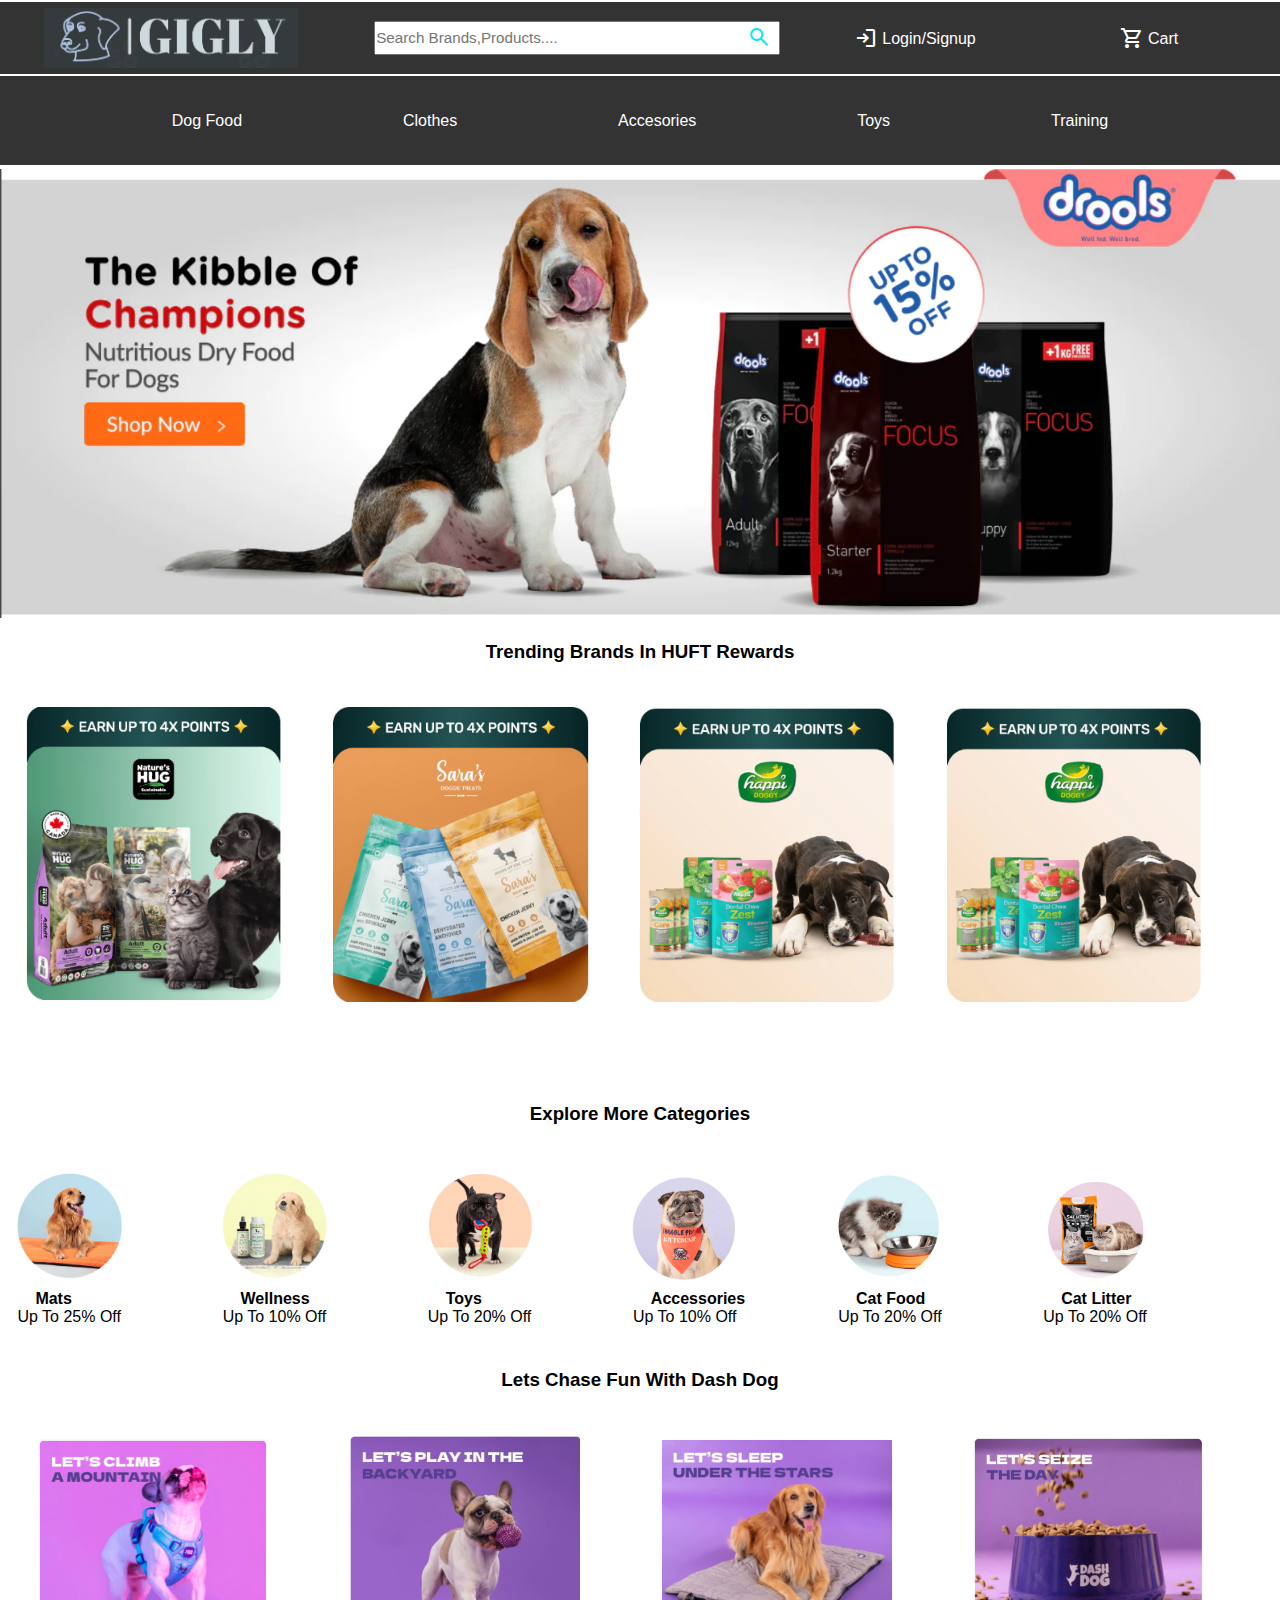
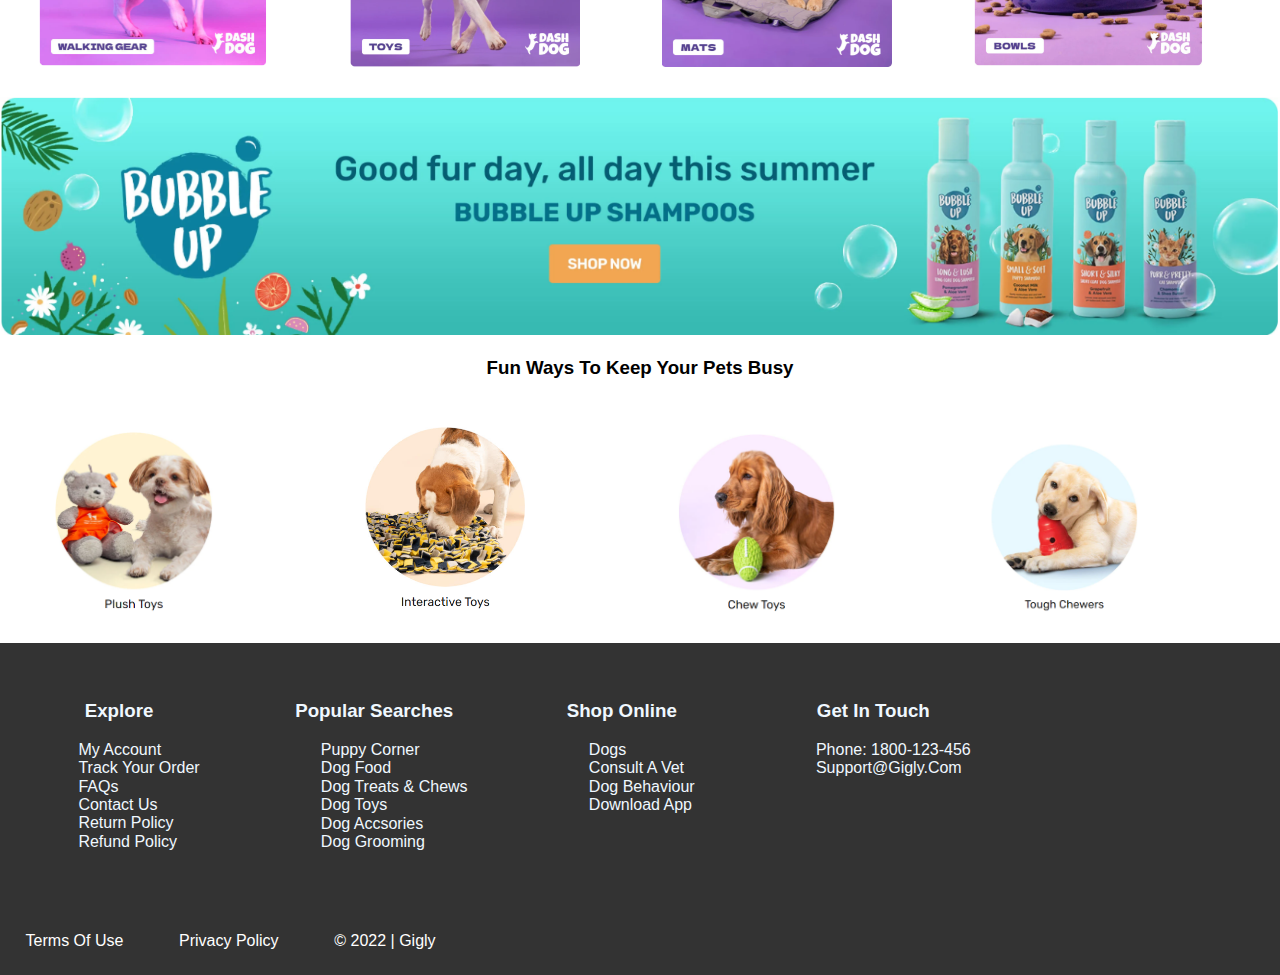
==== commit 9ca87e32: "improved code indentation and arrangement to facilitate code readablity and better understanding for" ====
--- a/commerece.html
+++ b/commerece.html
@@ -109,7 +109,7 @@
       <div class="item">
         <img src="images/Screenshot_4.png" alt="mats" width="50%">
 
-        <h4>Mats</h4>
+        <h4> Mats</h4>
 
         <p class="offer">Up To 25% Off</p>
       </div>
@@ -125,7 +125,7 @@
       <div class="item">
         <img src="images/Screenshot_6.png" alt="" width="50%">
 
-        <h4>Toys</h4>
+        <h4>  Toys</h4>
 
 
         <p class="offer">Up To 20% Off</p>
--- a/commerece.css
+++ b/commerece.css
@@ -7,126 +7,6 @@
   margin: 0px;
   font-family: -apple-system, BlinkMacSystemFont, "Segoe UI", Roboto, Oxygen,
     Ubuntu, Cantarell, "Open Sans", "Helvetica Neue", sans-serif;
-}
-
-@media screen and (max-width: 1440px) {
-  header {
-    padding: 40%;
-    background-color: rgb(17, 124, 143);
-  }
-  #logo {
-    display: inline;
-    padding: 0;
-    margin: 0 4% 0 3%;
-    flex-wrap: wrap;
-    float: left;
-    /* border: 2px solid red; */
-  }
-
-  #login,
-  #cart {
-    display: inline;
-    padding: 1%;
-    margin: 3% 4.5%;
-    width: 10%;
-  }
-  #login-icon {
-    transform: translateY(30%);
-  }
-  #cart i {
-    transform: translateY(30%);
-    size: 10%;
-  }
-  .search-bar {
-    position: relative;
-    display: inline;
-    width: 35%;
-    border-radius: 40px;
-  }
-
-  .search-bar input {
-    display: inline;
-    width: 32%;
-    margin-top: 1%;
-    padding: 0.5% 10% 0.5% 0%;
-    font-size: 95%;
-  }
-
-  #search-icon {
-    position: absolute;
-    color: rgb(11, 233, 244);
-    margin-left: -9%;
-    margin-top: 4%;
-  }
-  .search-bar i:hover {
-    cursor: pointer;
-  }
-
-  nav {
-    background-color: #333;
-    overflow: hidden;
-    color: white;
-    padding: 0.5%;
-    display: inline-block;
-    width: 100%;
-  }
-
-  nav a {
-    text-decoration: none;
-    padding: 1.3%;
-    text-align: center;
-    color: white;
-  }
-  #login:hover,
-  #cart:hover,
-  #search-button:hover {
-    cursor: pointer;
-  }
-
-  .nav2 {
-    background-color: #333;
-    overflow: hidden;
-    color: white;
-    padding: 1.5%;
-    display: inline-block;
-    width: 100%;
-    height: 4%;
-    text-decoration: none;
-  }
-  a.nav2:hover {
-    cursor: pointer;
-  }
-
-  .nav2 a {
-    text-align: center;
-    color: white;
-    margin: 0 6%;
-  }
-}
-
-@media screen and (max-width: 1024px) {
-  #login,
-  #cart {
-    padding: 0%;
-    margin: 3%;
-  }
-
-  .nav2 a {
-    margin: 0 5%;
-  }
-}
-@media screen and (max-width: 768px) {
-  #search {
-    width: 25%;
-    font-size: 65%;
-    padding: 1% 1%;
-  }
-  .search-bar i {
-    transform: translateX(-220%);
-  }
-  .nav2 a {
-    margin: 0 4%;
-  }
 }
 
 .slideshow-container img {
@@ -181,76 +61,6 @@
   width: fit-content;
 } */
 
-/* /////////////////////////////////////////////////////////////////////// */
-@media screen and (max-width: 1440px) {
-  .brands,
-  .pet_toys {
-    display: block;
-    box-sizing: border-box;
-    max-width: 100%;
-  }
-  .brand img {
-    display: inline-block;
-    float: inline-start;
-    width: 20%;
-    margin: 2% 2%;
-    padding: 0%;
-    /* max-height: 20%; */
-  }
-  .more-categories {
-    box-sizing: border-box;
-    display: block;
-    width: 100%;
-    height: -10px;
-    padding-top: 3%;
-  }
-  .categories {
-    display: block;
-    margin: 1%;
-    justify-content: space-between;
-  }
-  #head {
-    margin-top: 3%;
-  }
-  .item {
-    display: inline-block;
-    justify-content: center;
-    align-items: center;
-    width: 18%;
-    margin: 2% -2% 2% 0%;
-  }
-  .item h4 {
-    width: max-content;
-    padding-left: 10%;
-  }
-
-  .items {
-    align-items: center;
-    display: inline-block;
-    float: inline-start;
-    margin: 2% 0%;
-    padding: 0%;
-  }
-  h4,
-  p {
-    text-align: center;
-    margin: 0%;
-    width: 50%;
-  }
-  .dash_dog {
-    display: block;
-    box-sizing: border-box;
-    max-width: 100%;
-  }
-  .dash img {
-    display: inline-block;
-    width: 18%;
-    margin: 2% 3%;
-    padding: 0%;
-    /* max-height: 20%; */
-  }
-}
-
 .toys {
   display: inline-block;
   width: 20%;
@@ -310,6 +120,9 @@
 }
 
 footer a {
+  display: inline-flex;
+  overflow-x: hidden;
+  justify-content: space-between;
   text-decoration: none;
   padding: 2%;
   text-align: center;
@@ -317,6 +130,195 @@
   color: white;
 }
 
+header {
+  padding: 40%;
+  background-color: rgb(17, 124, 143);
+}
+#logo {
+  display: inline;
+  padding: 0;
+  margin: 0 4% 0 3%;
+  flex-wrap: wrap;
+  float: left;
+  /* border: 2px solid red; */
+}
+
+#login,
+#cart {
+  display: inline;
+  padding: 1%;
+  margin: 3% 4.5%;
+  width: 10%;
+  color: white;
+}
+#login-icon {
+  transform: translateY(30%);
+}
+#cart i {
+  transform: translateY(30%);
+  size: 10%;
+}
+.search-bar {
+  position: relative;
+  display: inline;
+  width: 35%;
+  border-radius: 40px;
+}
+
+.search-bar input {
+  display: inline;
+  width: 32%;
+  margin-top: 1%;
+  padding: 0.5% 10% 0.5% 0%;
+  font-size: 95%;
+}
+
+#search-icon {
+  position: absolute;
+  color: rgb(11, 233, 244);
+  margin-left: -9%;
+  margin-top: 4%;
+}
+.search-bar i:hover {
+  cursor: pointer;
+}
+
+nav {
+  margin-top: 2px;
+  text-align: center; /* Center align items horizontally */
+  background-color: #333;
+  overflow: hidden;
+  padding: 0.5%;
+}
+
+nav a {
+  text-decoration: none;
+  padding: 1.3%;
+  color: white;
+  display: inline-flex;
+  justify-content: space-between;
+}
+
+#login:hover,
+#cart:hover,
+#search-button:hover {
+  cursor: pointer;
+}
+
+.nav2 {
+  background-color: #333;
+  overflow: hidden;
+  color: white;
+  padding: 1.5%;
+  display: inline-block;
+  width: 100%;
+  height: 4%;
+  text-decoration: none;
+}
+a.nav2:hover {
+  cursor: pointer;
+}
+
+.nav2 a {
+  text-align: center;
+  color: white;
+  margin: 0 5%;
+}
+.brands,
+.pet_toys {
+  display: block;
+  box-sizing: border-box;
+  max-width: 100%;
+}
+.brand img {
+  display: inline-block;
+  float: inline-start;
+  width: 20%;
+  margin: 2% 2%;
+  padding: 0%;
+  /* max-height: 20%; */
+}
+.more-categories {
+  box-sizing: border-box;
+  display: block;
+  width: 100%;
+  height: -10px;
+  padding-top: 3%;
+}
+.categories {
+  display: block;
+  margin: 1%;
+  justify-content: space-between;
+}
+#head {
+  margin-top: 3%;
+}
+.item {
+  display: inline-block;
+  justify-content: center;
+  align-items: center;
+  width: 18%;
+  margin: 2% -2% 2% 0%;
+}
+.item h4 {
+  width: max-content;
+  padding-left: 10%;
+}
+
+.items {
+  align-items: center;
+  display: inline-block;
+  float: inline-start;
+  margin: 2% 0%;
+  padding: 0%;
+}
+h4,
+p {
+  text-align: center;
+  margin: 0%;
+  width: 50%;
+}
+.dash_dog {
+  display: block;
+  box-sizing: border-box;
+  max-width: 100%;
+}
+.dash img {
+  display: inline-block;
+  width: 18%;
+  margin: 2% 3%;
+  padding: 0%;
+  /* max-height: 20%; */
+}
+
+/* /////////////////////////////////////////////////////////////////////// */
+
+@media screen and (max-width: 1024px) {
+  #login,
+  #cart {
+    padding: 0%;
+    margin: 3%;
+  }
+
+  .nav2 a {
+    margin: 0 4%;
+  }
+}
+@media screen and (max-width: 768px) {
+  #search {
+    width: 25%;
+    font-size: 65%;
+    padding: 1% 1%;
+  }
+  .search-bar i {
+    transform: translateX(-220%);
+  }
+  .nav2 a {
+    margin: 0 4%;
+    justify-content: space-between;
+  }
+}
+
 @media (min-width: 426px) and (max-width: 768px) {
   #logo {
     margin: 1.2% 3%;
@@ -326,7 +328,7 @@
     margin: 1% 1%;
   }
   .search-bar i {
-    transform: translateY(250%);
+    transform: translateY(300%);
     transform: translateX(-100%);
   }
   #login {
@@ -340,10 +342,31 @@
     margin-left: 2.5%;
     justify-items: stretch;
   }
+  .c1 div {
+    justify-content: space-between;
+    margin: auto;
+  }
   .nav2 a {
-    font-size: 90%;
+    font-size: 70%;
+    padding: 0%;
     flex: content;
   }
+  .item {
+    justify-content: flex-end;
+    align-items: center;
+    width: 30%;
+    margin: 2% -1% 2% 3%;
+    font-size: smaller;
+  }
+  .item img,
+  h4,
+  p {
+    align-self: center;
+    justify-items: center;
+    padding-left: 7%;
+    width: 60%;
+  }
+
   .col1,
   .col2,
   .col3,
@@ -399,7 +422,7 @@
   }
 }
 
-@media (min-width: 320px) and(max-width: 370px) {
+@media (min-width: 325px) and (max-width: 370px) {
   #logo {
     margin: 2.8% 2%;
   }
@@ -421,7 +444,7 @@
 
   .nav2 a {
     font-size: 70%;
-    margin: 1.8%;
+    margin: 1.5%;
   }
   .offer_bar img {
     padding-top: 3%;
@@ -441,9 +464,11 @@
     padding: 0;
     width: 18%;
     margin-left: 3%;
-  }
-  .foot {
-    font-size: small;
+    font-size: 100%;
+  }
+  footer li {
+    padding-left: 0.5%;
+    font-size: smaller;
   }
 }
 
@@ -481,7 +506,8 @@
     width: 18%;
     margin-left: 3%;
   }
-  .foot {
-    font-size: small;
-  }
-}
+  footer li {
+    padding-left: 0.5%;
+    font-size: smaller;
+  }
+}
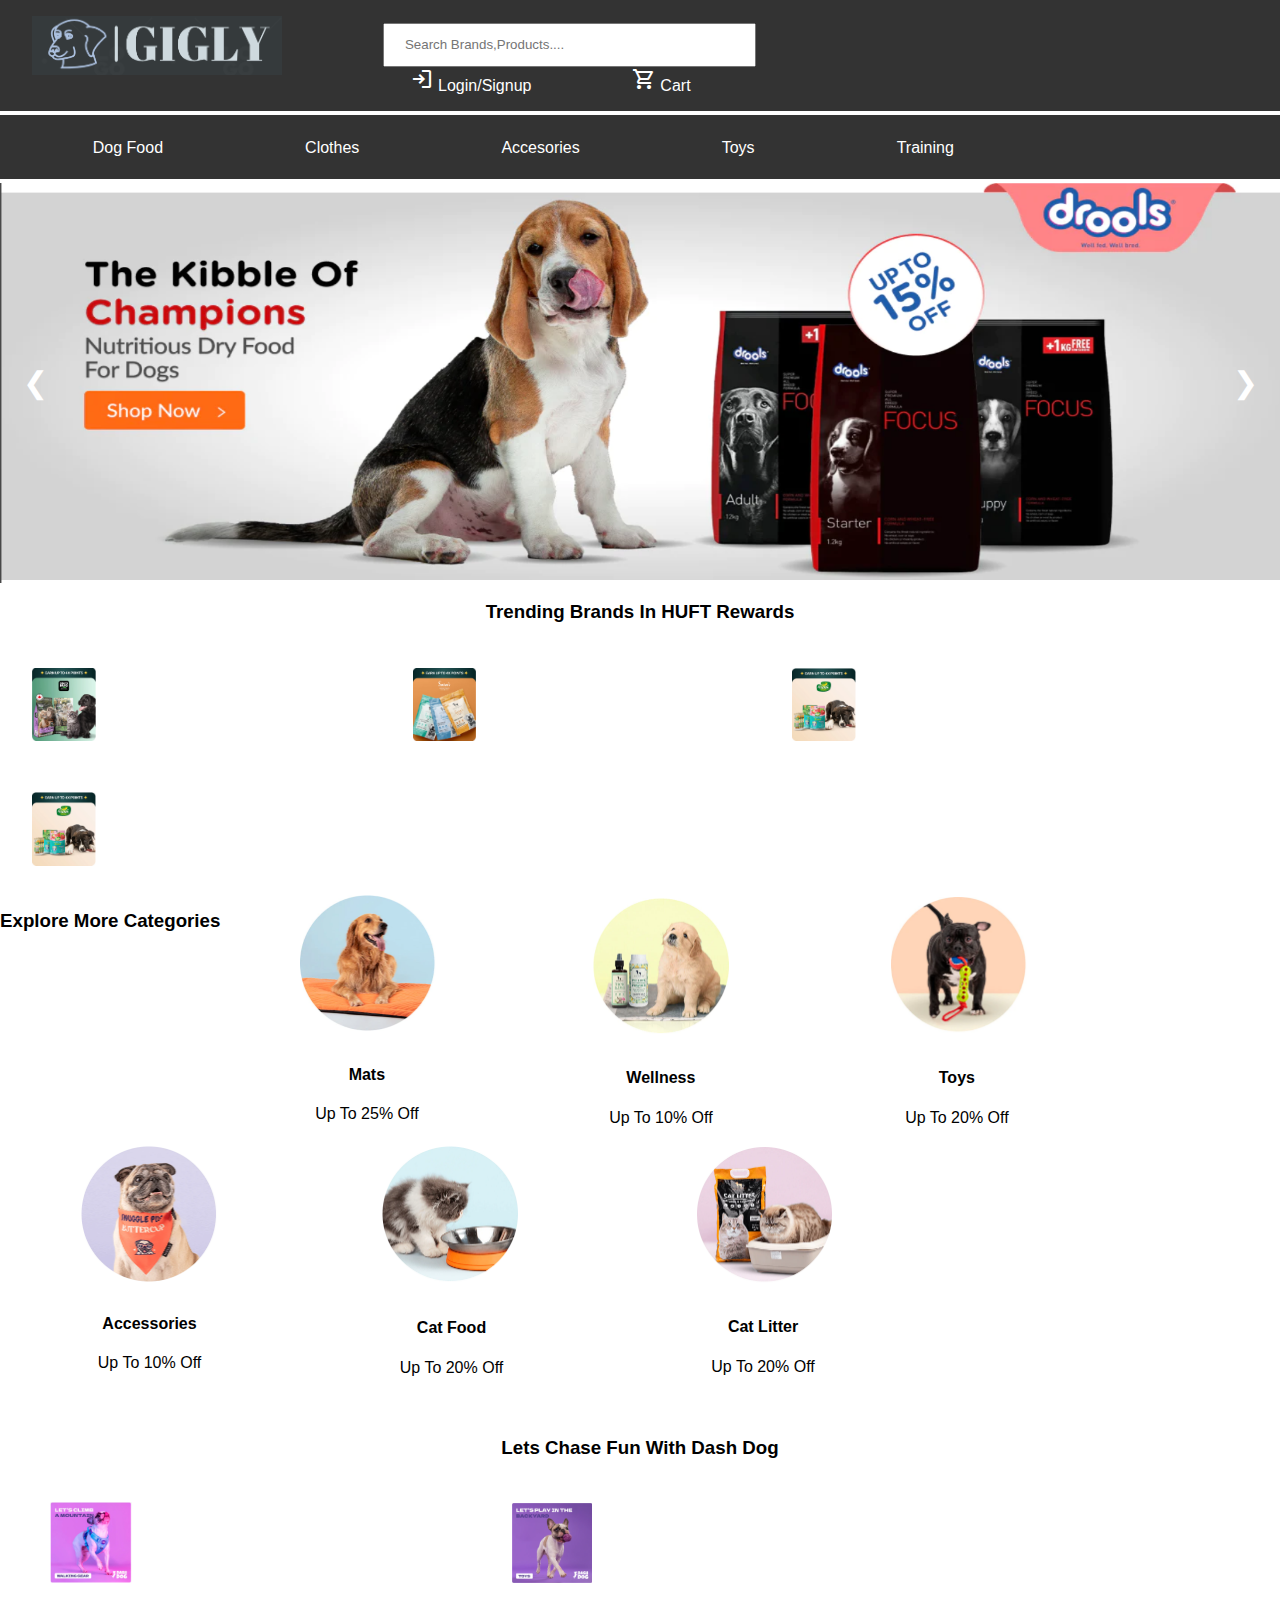
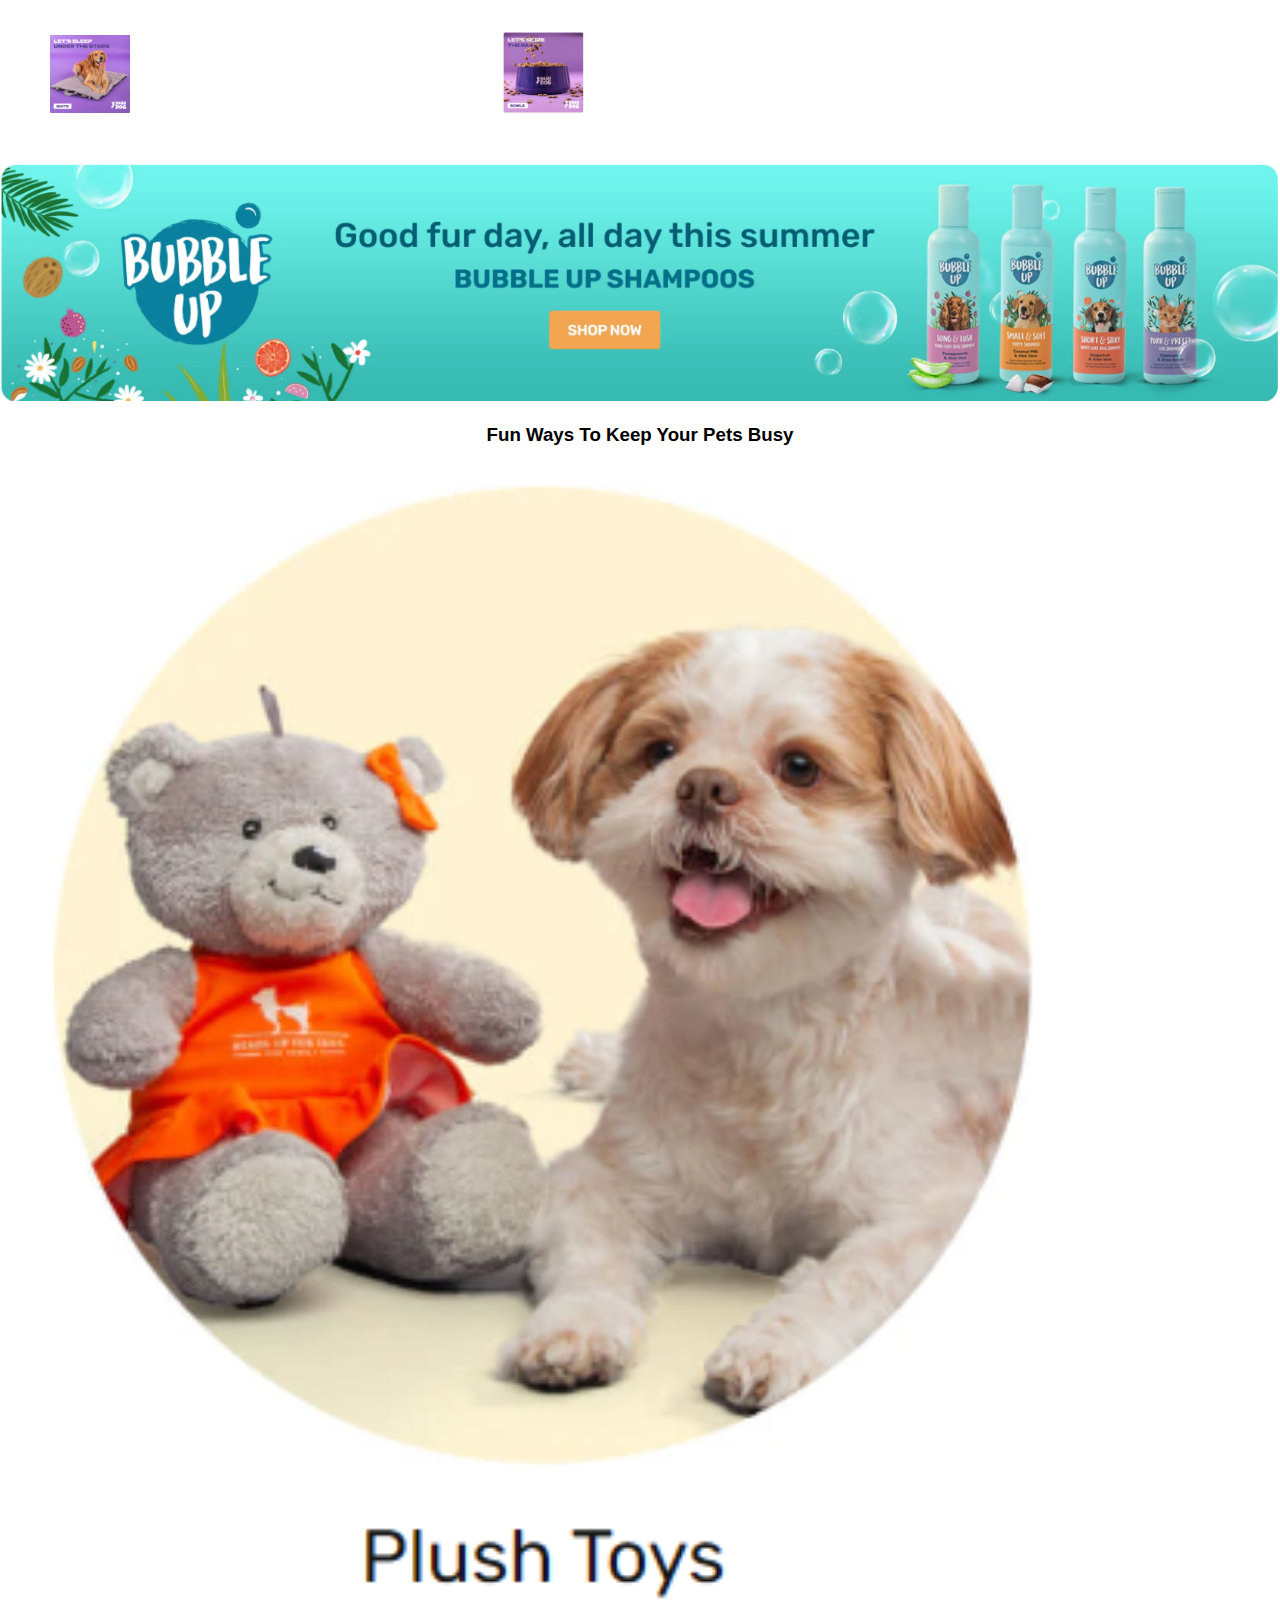
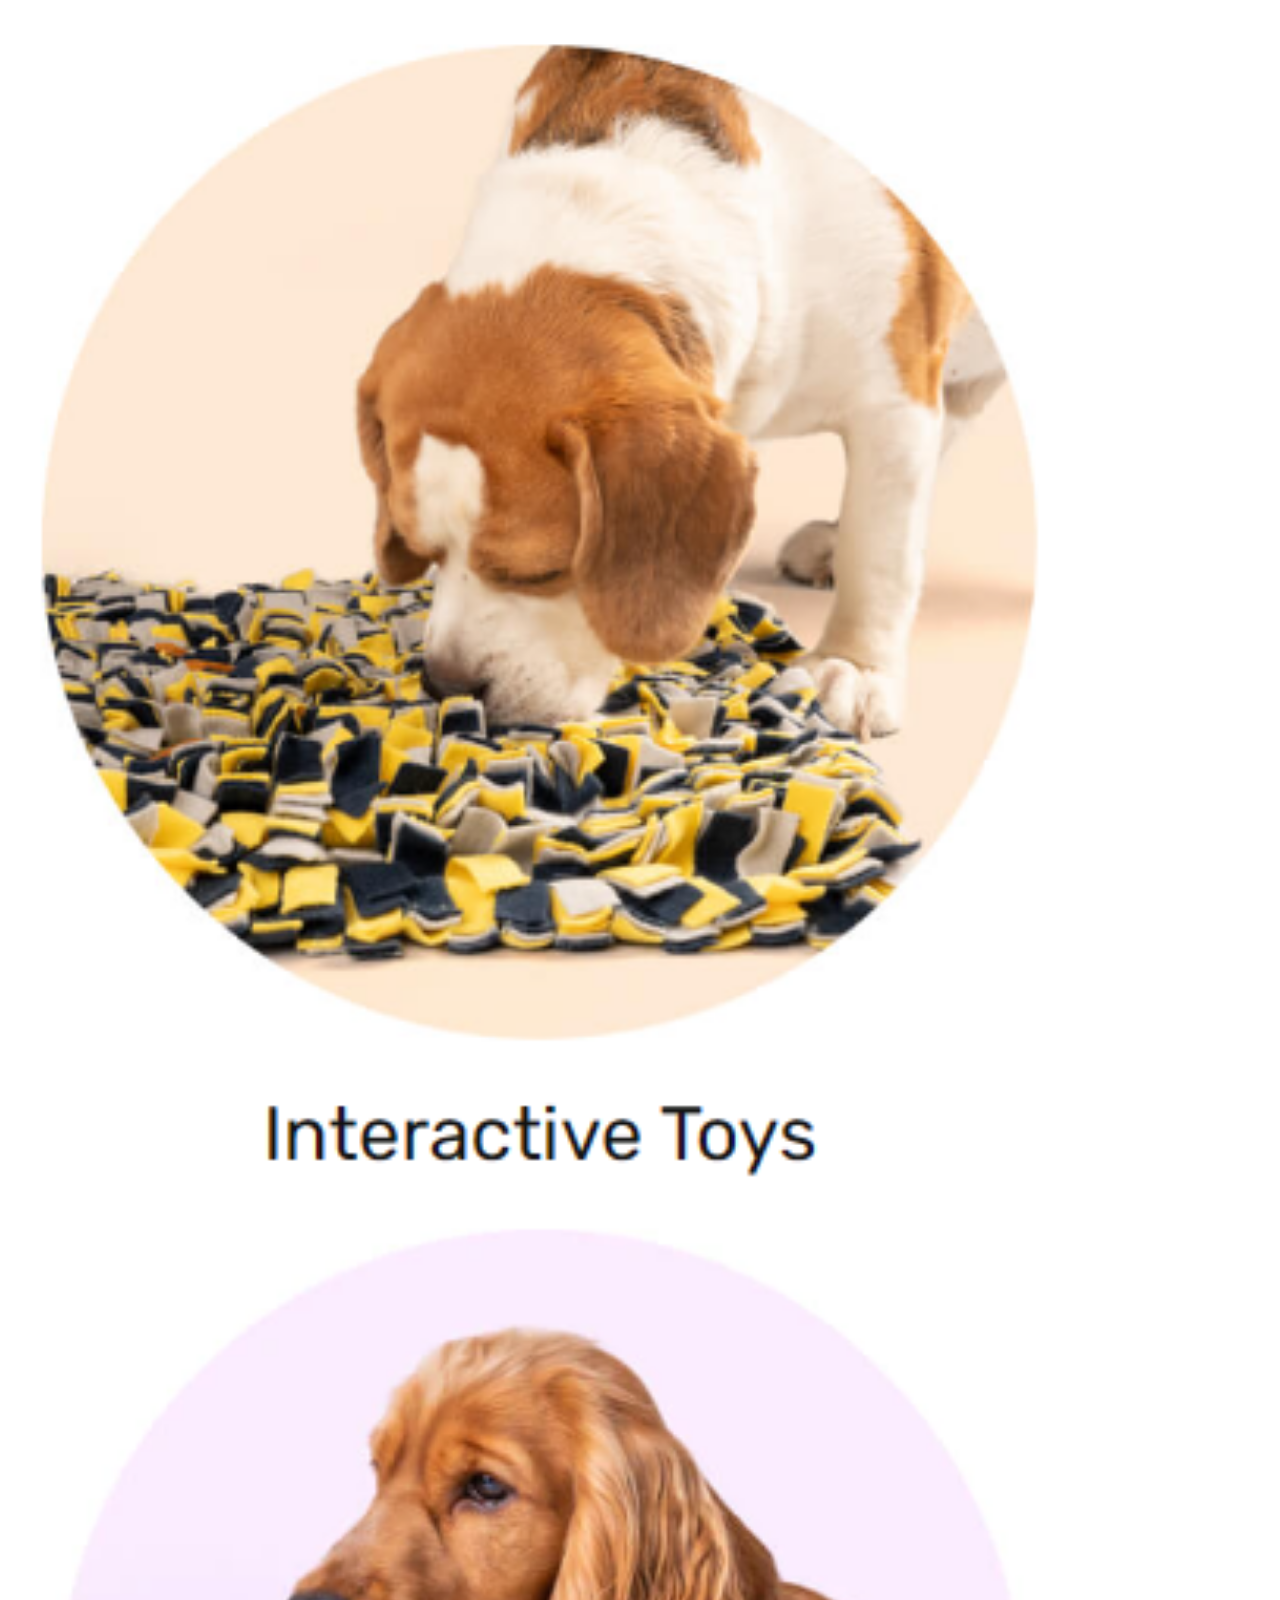
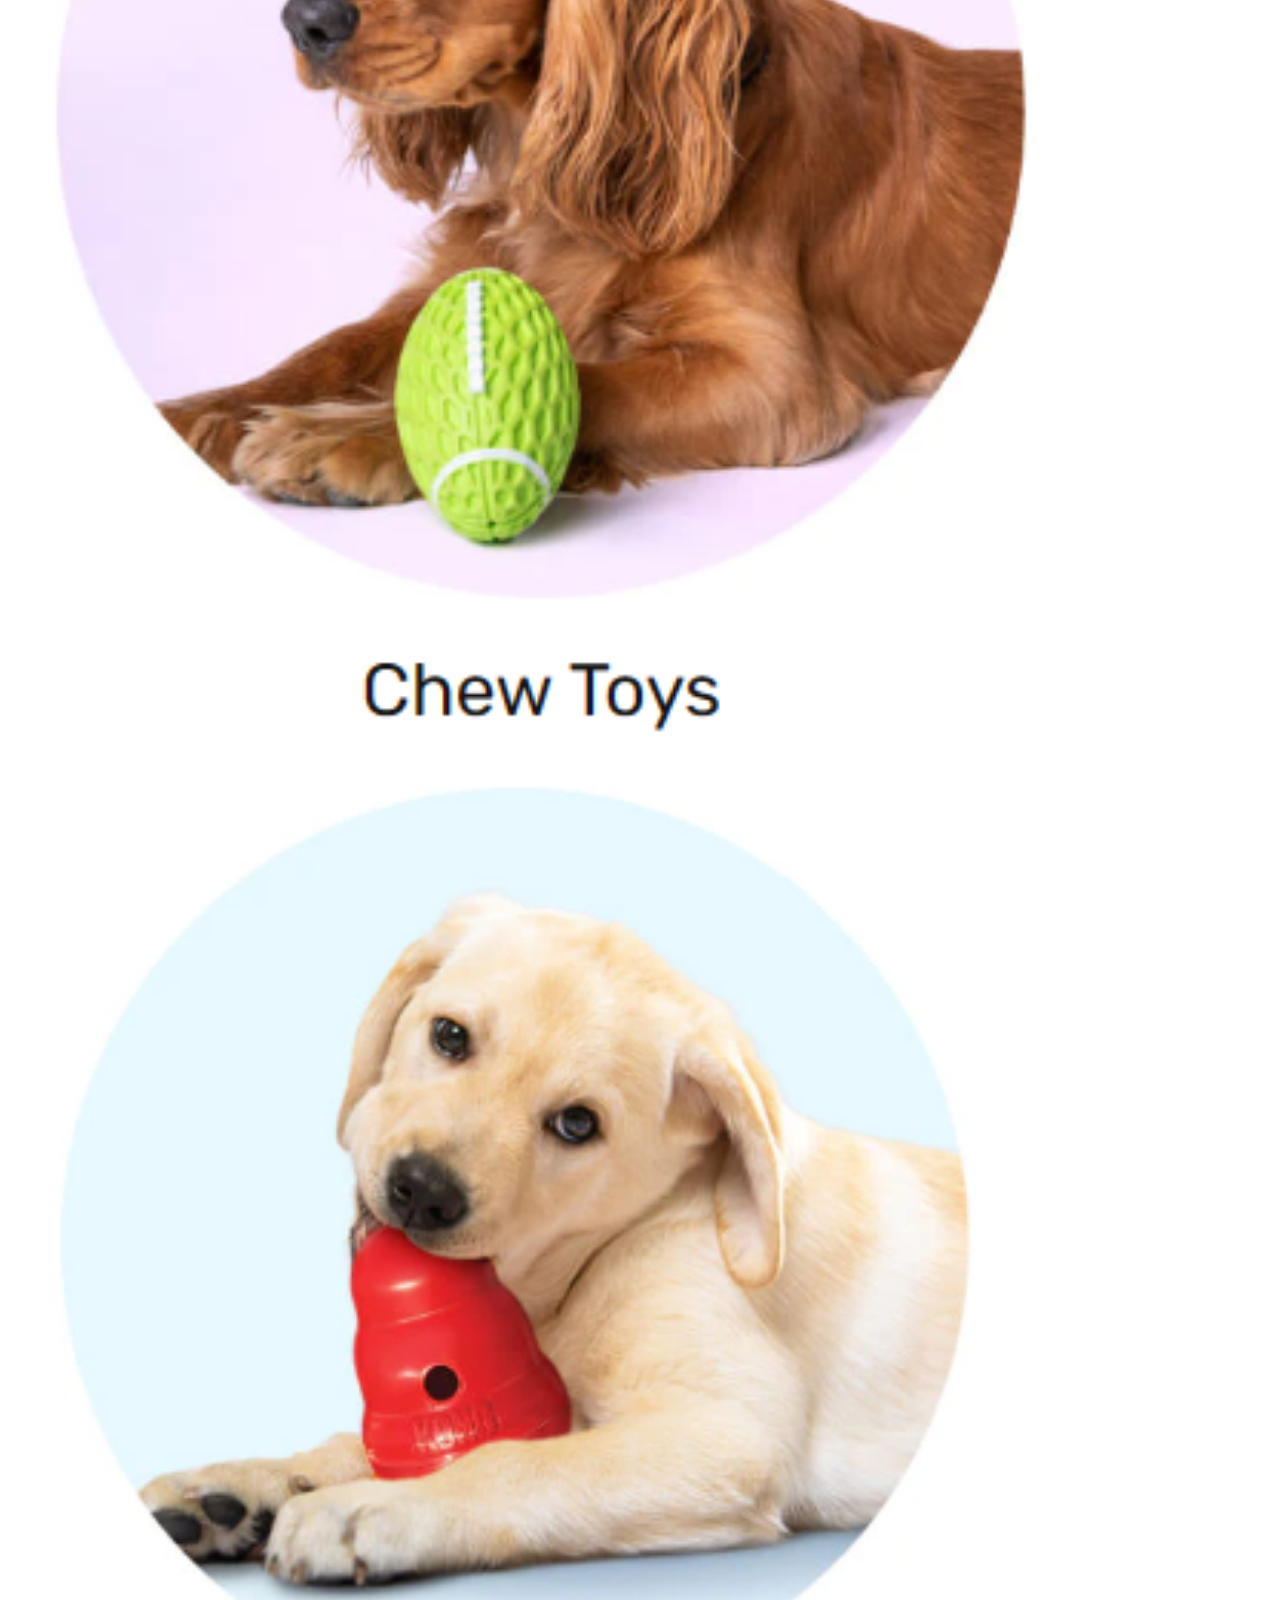
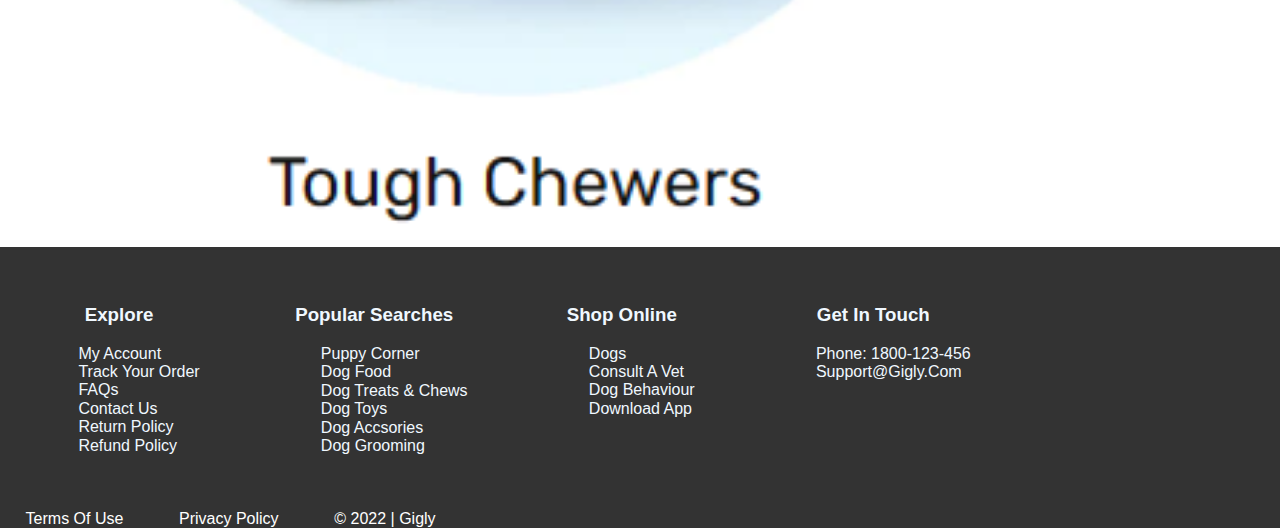
==== commit 5070e0da: "updated the changes in main branch" ====
--- a/commerece.html
+++ b/commerece.html
@@ -255,14 +255,6 @@
       </div>
     </div>
 
-
-    <!-- <div class="last-line">
-        <div class="social">
-          <a href="facebookk.png" alt ="facebook" width="10px"></a>
-        <a href="instagram.png" alt="instagram" ></a> &nbsp;&nbsp;
-        <a  href="twitter.png" alt="twitter" target="blank"></a>&nbsp;&nbsp;
-        <a href="youtube.png"target="blank" alt="youtube"></a>
-      </div> -->
     <div class="foot">
       <a href="#">Terms of use</a>
       <a href="#">Privacy policy</a>
--- a/commerece.css
+++ b/commerece.css
@@ -9,11 +9,103 @@
     Ubuntu, Cantarell, "Open Sans", "Helvetica Neue", sans-serif;
 }
 
-.slideshow-container img {
+/* header h1 {
+      text-align: left;
+      font-size: 40px;
+      color: white;
+    } */
+
+header {
+  padding: 40px;
+  background-color: rgb(17, 124, 143);
+}
+#logo {
+  display: inline;
+  padding: 0em;
+  margin: 0 3em 0 1em;
+  flex-wrap: wrap;
+  float: left;
+  /* border: 2px solid red; */
+}
+
+#login,
+#cart {
+  display: inline;
+  padding: 1em;
+  margin-right: 0em;
+  margin-left: 4em;
+  /* border: 3px solid red; */
+  width: 10em;
+}
+#search {
+  display: inline;
+  padding: 1.5em;
+  margin: 0.5em -3em 0 2.5em;
+  /* border: 3px solid rgb(255, 17, 0); */
+}
+#search-button {
+  margin: 0 2em 0 -1em;
+  border: none;
+  display: inline;
+  background-color: rgb(111, 228, 237);
+  height: 3em;
+  width: 3.6em;
+  color: white;
+}
+
+#search {
+  height: 0.4em;
+  width: 28em;
+  margin-left: 4em;
+}
+
+nav {
+  background-color: #333;
+  overflow: hidden;
+  color: white;
+  padding: 1em;
+  display: inline-block;
+  width: 100%;
+}
+
+nav a {
+  text-decoration: none;
+  padding: 1.3em;
+  text-align: center;
+  color: white;
+}
+#login:hover,
+#cart:hover,
+#search-button:hover {
+  cursor: pointer;
+}
+
+.nav2 {
+  background-color: #333;
+  overflow: hidden;
+  color: white;
+  padding: 1.5em;
+  display: inline-block;
+  width: 100%;
+  height: 4em;
+  text-decoration: none;
+}
+a.nav2:hover {
+  cursor: pointer;
+}
+
+.nav2 a {
+  text-align: center;
+  color: white;
+  margin-left: 3em;
+  margin-right: 3em;
+}
+
+.slideshow {
   position: relative;
   overflow: visible;
   width: 100%;
-  height: 25%;
+  height: 25em;
 }
 
 .slide {
@@ -23,17 +115,17 @@
 
 .slide img {
   width: 100%;
-  height: 25%;
+  height: 25em;
 }
 
 .prev,
 .next {
   position: absolute;
-  top: 70%;
+  top: 50%;
   transform: translateY(-50%);
-  width: 5%;
-  height: 5%;
-  font-size: 3%;
+  width: 50px;
+  height: 50px;
+  font-size: 30px;
   background: transparent;
   border: none;
   color: white;
@@ -41,37 +133,95 @@
 }
 
 .prev {
-  left: 1%;
+  left: 10px;
 }
 
 .next {
-  right: 1%;
-}
-
-h3 {
-  text-align: center;
-}
-.offer_bar img {
-  display: inline-block;
+  right: 10px;
+}
+
+img.brands {
+  box-sizing: border-box;
+  padding: 2%;
+}
+
+.brand {
+  display: inline-flex;
+  flex-direction: row;
+  margin: 2%;
+ padding-left: 0.5%;
+}
+
+/* h3{ text-align: centre;
+align-items: center;
+} */
+
+.offer_bar {
+  display: block;
   max-width: 100%;
-  justify-content: space-between;
-  margin-left: 1%;
-}
-/* .item h4 {
-  width: fit-content;
-} */
+}
+
+.offer_bar2 {
+  display: flex;
+  float: right;
+  height: 4%;
+  flex-flow: row;
+}
+
+.offer_bar1 {
+  display: flex;
+  float: left;
+  flex-flow: wrap;
+}
+
+.more-categories {
+  box-sizing: border-box;
+  display: inline-flex;
+  flex-flow: row;
+  flex-wrap: wrap;
+  text-align: center;
+  flex-direction: row;
+}
+
+.categories {
+  box-sizing: border-box;
+  display: inline-flex;
+  flex-flow: row;
+  flex-wrap: wrap;
+  flex-direction: row;
+}
+
+h3,
+p {
+  text-align: center;
+}
+
+#head {
+  padding: 1% 40%;
+  text-wrap: justify;
+  text-align: center;
+}
+.dash_dog {
+  box-sizing: border-box;
+  padding: 2%;
+}
+
+.dash {
+  display: inline-flex;
+  flex-direction: row;
+  margin: 2%;
+}
+
+.pet_toys {
+  box-sizing: border-box;
+  display: inline;
+  flex-flow: row;
+}
 
 .toys {
-  display: inline-block;
-  width: 20%;
-  padding: 2%;
-  margin: 0 2%;
-}
-
-footer {
-  display: block;
-  width: 100%;
-  justify-content: center;
+  display: inline;
+  flex-flow: row;
+  margin: 1% 2%;
 }
 
 .col1,
@@ -112,6 +262,8 @@
 }
 .dash:hover {
   cursor: pointer;
+  /* box-shadow: 10px 10px red; */
+  box-shadow: 5px 8px 5px 5px rgb(198, 165, 165);
 }
 
 footer {
@@ -120,9 +272,6 @@
 }
 
 footer a {
-  display: inline-flex;
-  overflow-x: hidden;
-  justify-content: space-between;
   text-decoration: none;
   padding: 2%;
   text-align: center;
@@ -130,384 +279,4 @@
   color: white;
 }
 
-header {
-  padding: 40%;
-  background-color: rgb(17, 124, 143);
-}
-#logo {
-  display: inline;
-  padding: 0;
-  margin: 0 4% 0 3%;
-  flex-wrap: wrap;
-  float: left;
-  /* border: 2px solid red; */
-}
-
-#login,
-#cart {
-  display: inline;
-  padding: 1%;
-  margin: 3% 4.5%;
-  width: 10%;
-  color: white;
-}
-#login-icon {
-  transform: translateY(30%);
-}
-#cart i {
-  transform: translateY(30%);
-  size: 10%;
-}
-.search-bar {
-  position: relative;
-  display: inline;
-  width: 35%;
-  border-radius: 40px;
-}
-
-.search-bar input {
-  display: inline;
-  width: 32%;
-  margin-top: 1%;
-  padding: 0.5% 10% 0.5% 0%;
-  font-size: 95%;
-}
-
-#search-icon {
-  position: absolute;
-  color: rgb(11, 233, 244);
-  margin-left: -9%;
-  margin-top: 4%;
-}
-.search-bar i:hover {
-  cursor: pointer;
-}
-
-nav {
-  margin-top: 2px;
-  text-align: center; /* Center align items horizontally */
-  background-color: #333;
-  overflow: hidden;
-  padding: 0.5%;
-}
-
-nav a {
-  text-decoration: none;
-  padding: 1.3%;
-  color: white;
-  display: inline-flex;
-  justify-content: space-between;
-}
-
-#login:hover,
-#cart:hover,
-#search-button:hover {
-  cursor: pointer;
-}
-
-.nav2 {
-  background-color: #333;
-  overflow: hidden;
-  color: white;
-  padding: 1.5%;
-  display: inline-block;
-  width: 100%;
-  height: 4%;
-  text-decoration: none;
-}
-a.nav2:hover {
-  cursor: pointer;
-}
-
-.nav2 a {
-  text-align: center;
-  color: white;
-  margin: 0 5%;
-}
-.brands,
-.pet_toys {
-  display: block;
-  box-sizing: border-box;
-  max-width: 100%;
-}
-.brand img {
-  display: inline-block;
-  float: inline-start;
-  width: 20%;
-  margin: 2% 2%;
-  padding: 0%;
-  /* max-height: 20%; */
-}
-.more-categories {
-  box-sizing: border-box;
-  display: block;
-  width: 100%;
-  height: -10px;
-  padding-top: 3%;
-}
-.categories {
-  display: block;
-  margin: 1%;
-  justify-content: space-between;
-}
-#head {
-  margin-top: 3%;
-}
-.item {
-  display: inline-block;
-  justify-content: center;
-  align-items: center;
-  width: 18%;
-  margin: 2% -2% 2% 0%;
-}
-.item h4 {
-  width: max-content;
-  padding-left: 10%;
-}
-
-.items {
-  align-items: center;
-  display: inline-block;
-  float: inline-start;
-  margin: 2% 0%;
-  padding: 0%;
-}
-h4,
-p {
-  text-align: center;
-  margin: 0%;
-  width: 50%;
-}
-.dash_dog {
-  display: block;
-  box-sizing: border-box;
-  max-width: 100%;
-}
-.dash img {
-  display: inline-block;
-  width: 18%;
-  margin: 2% 3%;
-  padding: 0%;
-  /* max-height: 20%; */
-}
-
-/* /////////////////////////////////////////////////////////////////////// */
-
-@media screen and (max-width: 1024px) {
-  #login,
-  #cart {
-    padding: 0%;
-    margin: 3%;
-  }
-
-  .nav2 a {
-    margin: 0 4%;
-  }
-}
-@media screen and (max-width: 768px) {
-  #search {
-    width: 25%;
-    font-size: 65%;
-    padding: 1% 1%;
-  }
-  .search-bar i {
-    transform: translateX(-220%);
-  }
-  .nav2 a {
-    margin: 0 4%;
-    justify-content: space-between;
-  }
-}
-
-@media (min-width: 426px) and (max-width: 768px) {
-  #logo {
-    margin: 1.2% 3%;
-  }
-  .search-bar input {
-    width: 25%;
-    margin: 1% 1%;
-  }
-  .search-bar i {
-    transform: translateY(300%);
-    transform: translateX(-100%);
-  }
-  #login {
-    width: 20%;
-    font-size: 60%;
-    margin-left: 3%;
-  }
-  #cart {
-    width: 10%;
-    font-size: 60%;
-    margin-left: 2.5%;
-    justify-items: stretch;
-  }
-  .c1 div {
-    justify-content: space-between;
-    margin: auto;
-  }
-  .nav2 a {
-    font-size: 70%;
-    padding: 0%;
-    flex: content;
-  }
-  .item {
-    justify-content: flex-end;
-    align-items: center;
-    width: 30%;
-    margin: 2% -1% 2% 3%;
-    font-size: smaller;
-  }
-  .item img,
-  h4,
-  p {
-    align-self: center;
-    justify-items: center;
-    padding-left: 7%;
-    width: 60%;
-  }
-
-  .col1,
-  .col2,
-  .col3,
-  .col4 {
-    margin: 0%;
-  }
-  li {
-    font-size: 80%;
-  }
-}
-
-@media screen and (max-width: 425px) {
-  #logo {
-    margin: 2.8% 2%;
-  }
-  .search-bar input {
-    width: 15%;
-    margin: 1% 2%;
-  }
-  .search-bar i {
-    display: none;
-  }
-  #login {
-    width: 20%;
-    font-size: 20%;
-  }
-  #cart {
-    width: 10%;
-    font-size: 20%;
-  }
-
-  .nav2 a {
-    font-size: small;
-    margin: 1.8%;
-  }
-
-  .item {
-    justify-content: flex-end;
-    align-items: end;
-    width: 30%;
-    margin: 2% -1% 2% 3%;
-    font-size: smaller;
-  }
-  .item img,
-  h4,
-  p {
-    align-self: center;
-    padding-left: 7%;
-    width: 60%;
-  }
-  .foot {
-    font-size: medium;
-  }
-}
-
-@media (min-width: 325px) and (max-width: 370px) {
-  #logo {
-    margin: 2.8% 2%;
-  }
-  .search-bar input {
-    width: 15%;
-    margin: 1% 2%;
-  }
-  .search-bar i {
-    display: none;
-  }
-  #login {
-    width: 20%;
-    font-size: 20%;
-  }
-  #cart {
-    width: 10%;
-    font-size: 20%;
-  }
-
-  .nav2 a {
-    font-size: 70%;
-    margin: 1.5%;
-  }
-  .offer_bar img {
-    padding-top: 3%;
-  }
-
-  .dash {
-    padding-right: 4%;
-  }
-  .dash img {
-    width: 15%;
-    margin: 0 2%;
-  }
-  .offer_bar3 img {
-    margin-top: 5%;
-  }
-  .toys {
-    padding: 0;
-    width: 18%;
-    margin-left: 3%;
-    font-size: 100%;
-  }
-  footer li {
-    padding-left: 0.5%;
-    font-size: smaller;
-  }
-}
-
-@media screen and (max-width: 325px) {
-  #logo {
-    margin: 5% 1.5%;
-  }
-  .search-bar input {
-    width: 10%;
-    margin: 1% 2%;
-    overflow: hidden;
-  }
-
-  #login {
-    margin: 0 1%;
-  }
-  .nav2 a {
-    display: none;
-  }
-  .offer_bar img {
-    padding-top: 3%;
-  }
-  .more-categories {
-    padding-top: 0%;
-  }
-  .dash {
-    padding-right: 4%;
-  }
-  .dash img {
-    width: 15%;
-    margin: 0 2%;
-  }
-  .toys {
-    padding: 0;
-    width: 18%;
-    margin-left: 3%;
-  }
-  footer li {
-    padding-left: 0.5%;
-    font-size: smaller;
-  }
-}
+
